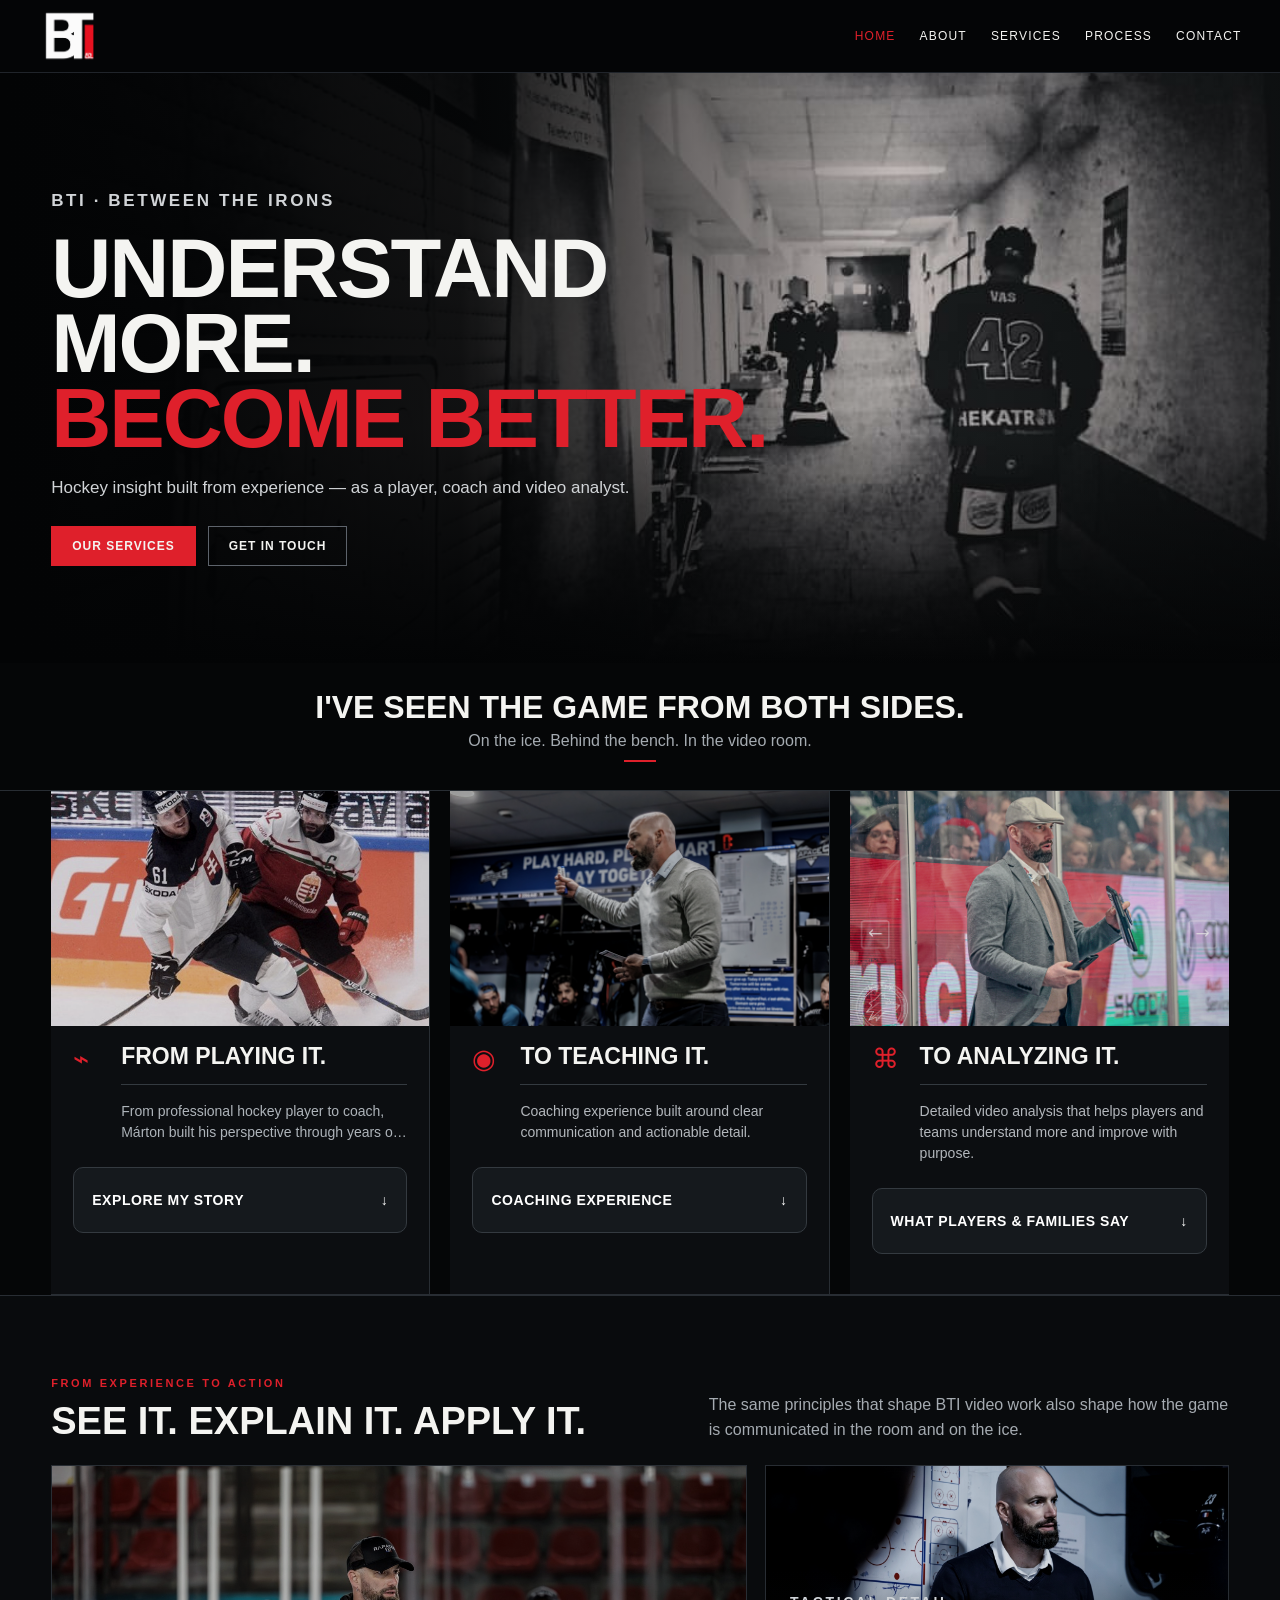
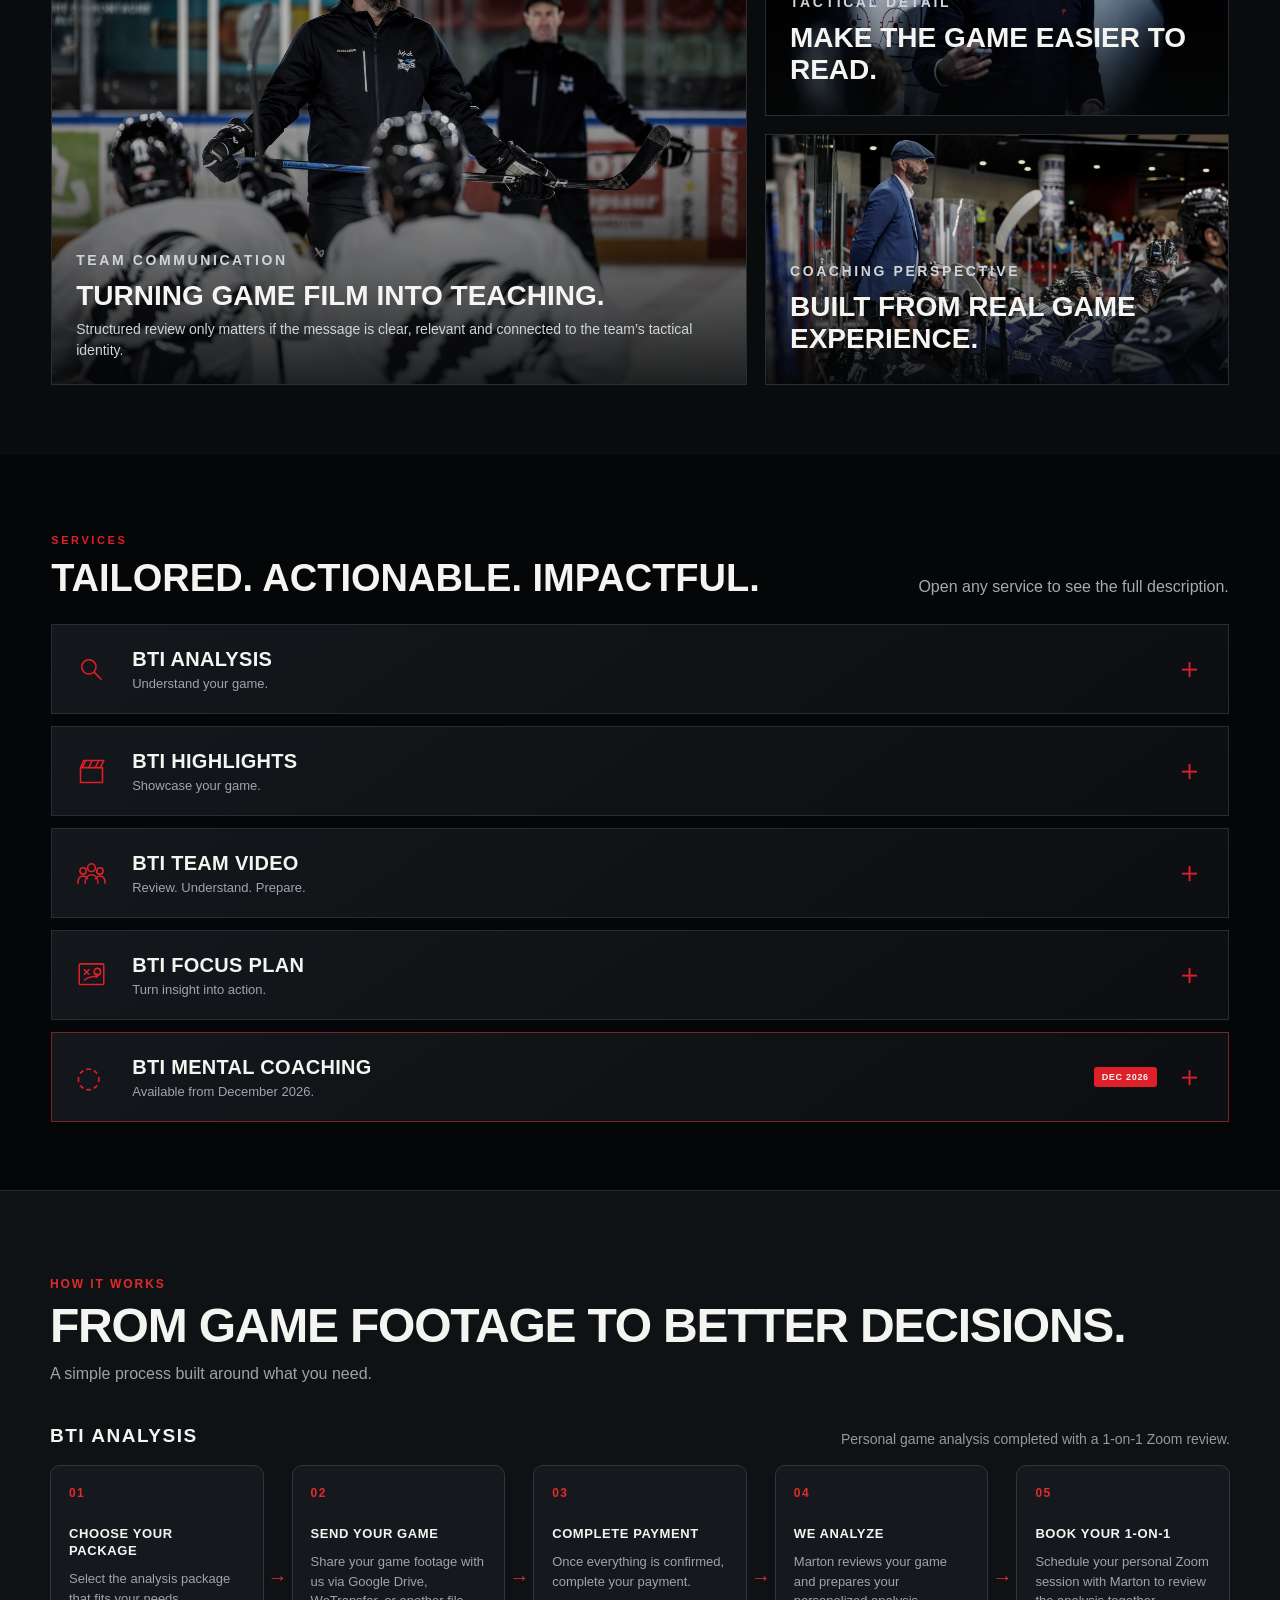
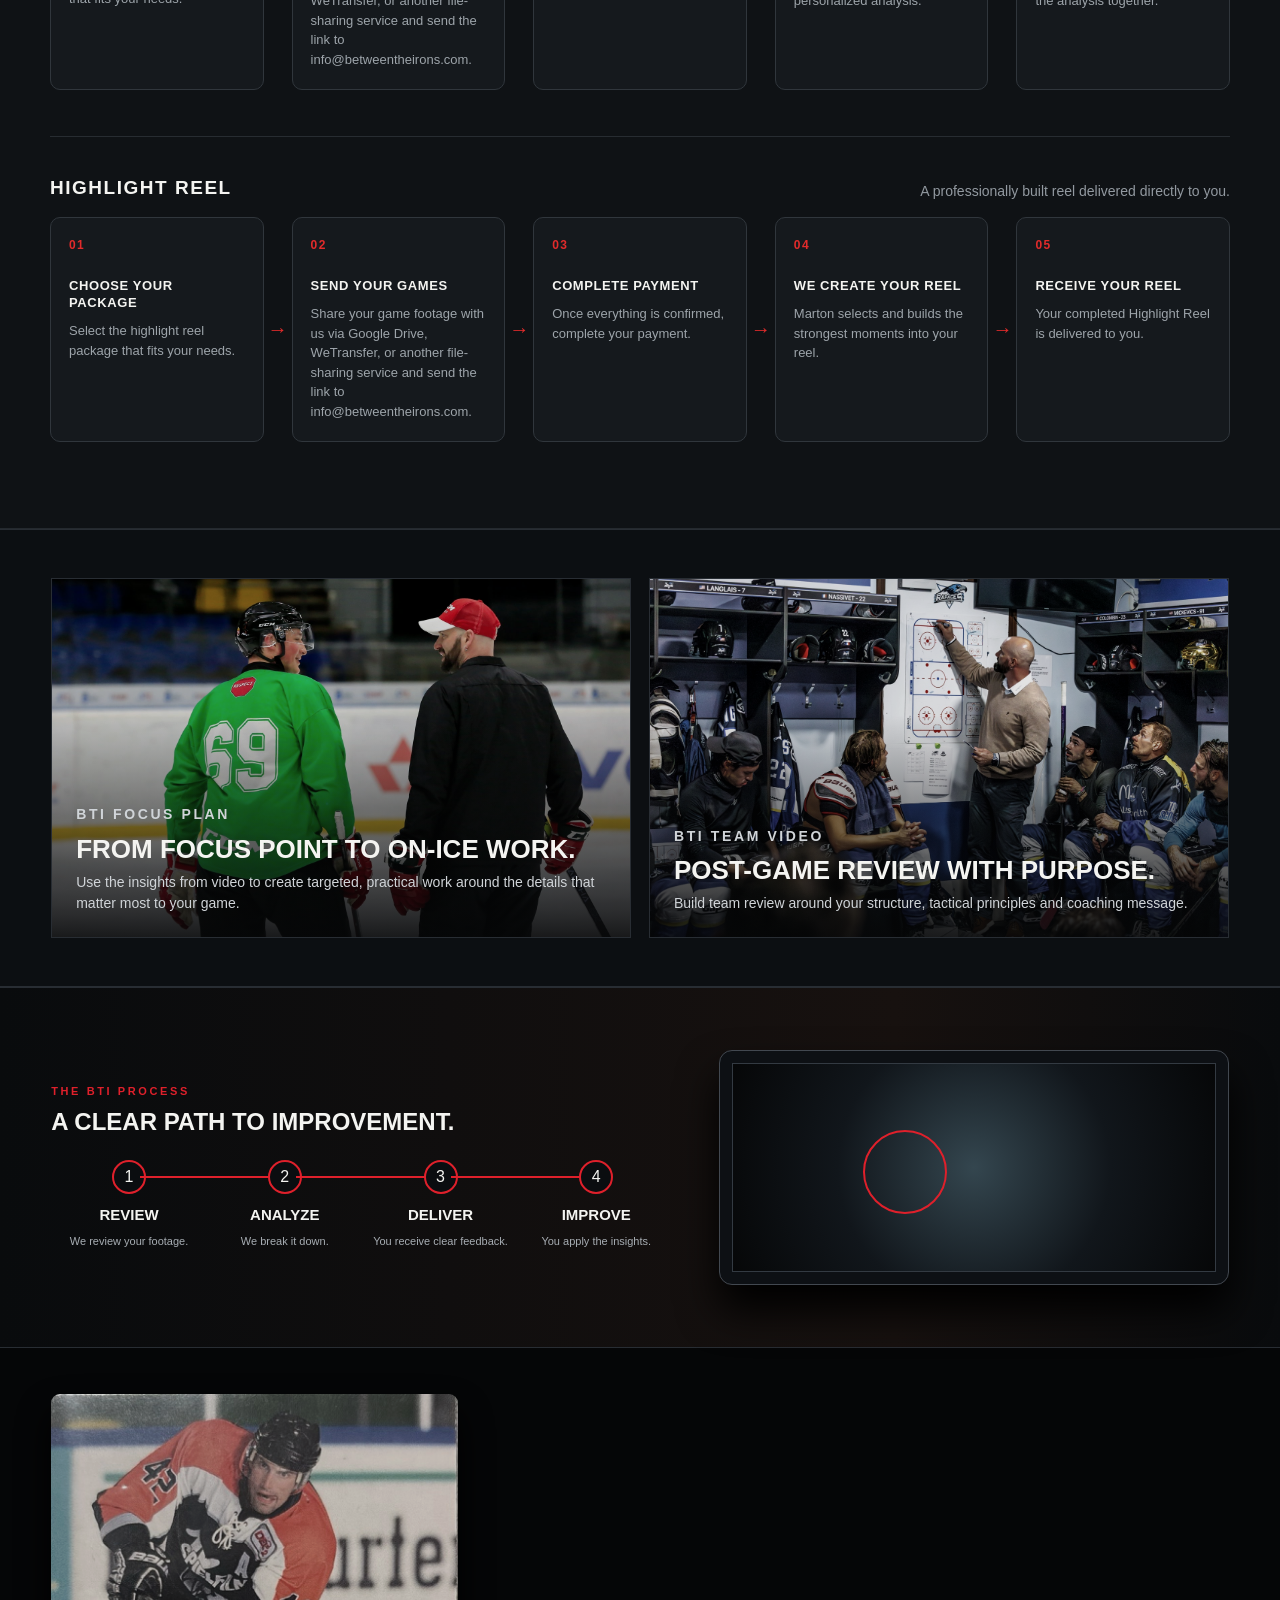
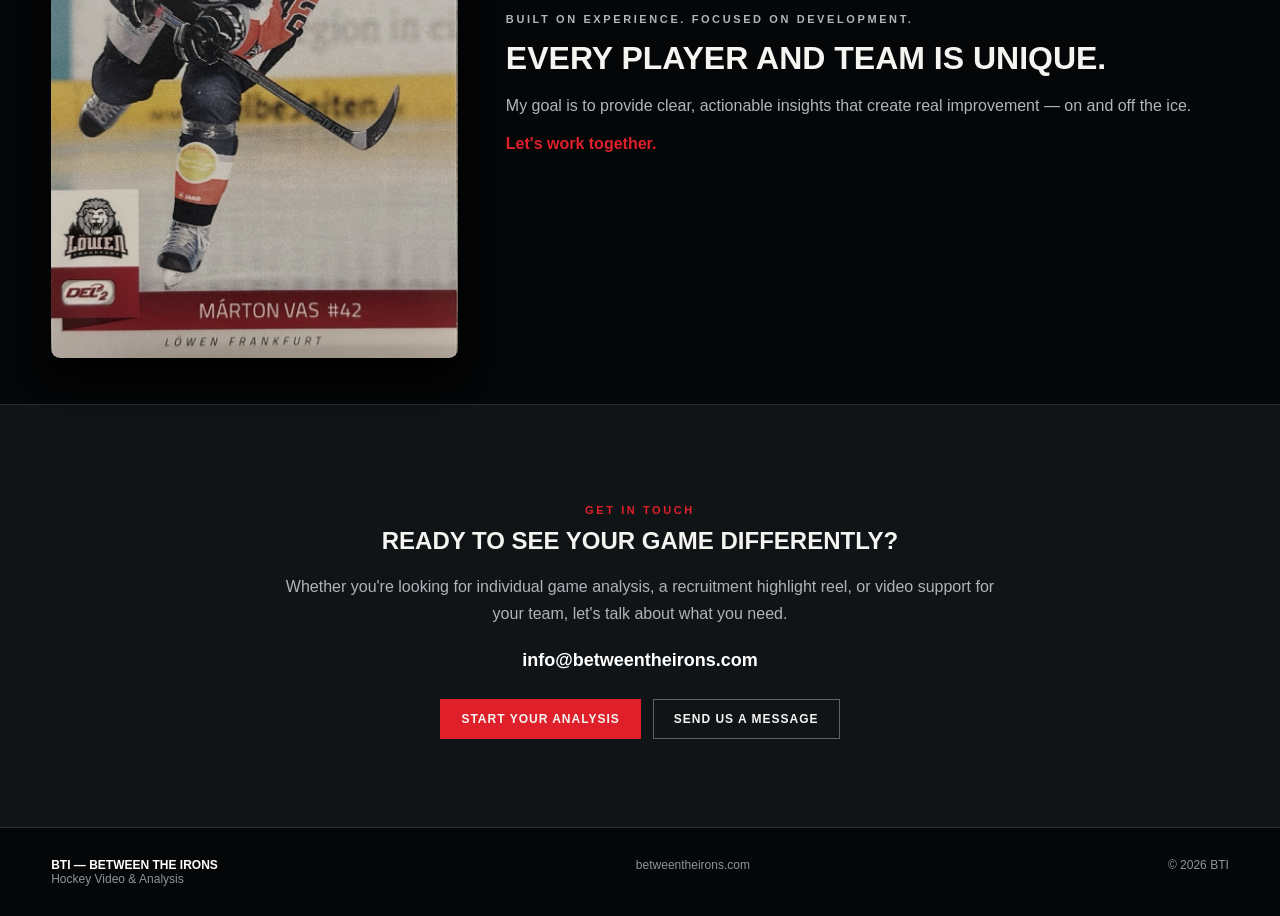
==== bti-site/index.html @ b3f44452 "first commit" ====
<!DOCTYPE html>

<html lang="en">

<head>
  <meta charset="utf-8" />
  <meta content="width=device-width,initial-scale=1" name="viewport" />
  <title>BTI — Between the Irons</title>










  <link rel="stylesheet" href="css/style.css">
</head>
<!-- js/script.js adds: mobile menu toggle, scroll-reveal fade-ins, active nav highlighting -->

<body>
  <header>
    <div class="nav"><a aria-label="BTI" class="brand" href="#home"><img alt="BTI logo" src="images/image-1.png" /></a>
      <nav id="primary-nav"><a href="#home">Home</a><a href="#about">About</a><a href="#services">Services</a><a
          href="#process">Process</a><a href="#contact">Contact</a></nav><button aria-controls="primary-nav"
        aria-expanded="false" aria-label="Open menu" class="nav-toggle" id="nav-toggle"
        type="button"><span></span><span></span><span></span></button>
    </div>
  </header>


  <!-- Main Content -->
  <main>
    <section class="hero" id="home"><img alt="Hockey player number 42 in arena hallway" src="images/image-2.jpg" />
      <div class="wrap">
        <p class="eyebrow">BTI · BETWEEN THE IRONS</p>
        <h1>UNDERSTAND MORE.<br /><em>BECOME BETTER.</em></h1>
        <p>Hockey insight built from experience — as a player, coach and video analyst.</p>
        <div class="actions"><a class="btn red" href="#services">Our Services</a><a class="btn" href="#contact">Get in
            Touch</a></div>
      </div>
    </section>

    <!-- Intro Section -->
    <section class="intro">
      <div class="wrap">
        <h2>I'VE SEEN THE GAME FROM BOTH SIDES.</h2>
        <p>On the ice. Behind the bench. In the video room.</p>
        <div class="redline"></div>
      </div>
    </section>

    <!-- About Section -->
    <div class="wrap">
      <section class="triple" id="about">
        <div class="tile playing">
          <div class="imgbox"><img alt="Marton Vas playing for Hungary in international ice hockey"
              src="images/image-3.jpg" /></div>
          <div class="tilecopy">
            <div class="row">
              <div class="ico">⌁</div>
              <div>
                <h3>FROM PLAYING IT.</h3>
                <div class="about-bti-copy"></div>
                <p class="playing-preview">From professional hockey player to coach, Márton built his perspective
                  through
                  years on both sides of the bench. That experience now shapes how he sees, teaches, and analyzes the
                  game...</p>
              </div>
            </div>
            <details class="about-details">
              <summary class="about-summary"><span>EXPLORE MY STORY</span><span class="about-arrow">↓</span></summary>
              <div class="about-dropdown-body">
                <h3 style="margin:18px 0 18px;color:#fff;font-size:22px;letter-spacing:.5px;">FROM PLAYER. TO COACH. TO
                  A
                  DIFFERENT WAY OF SEEING THE GAME.</h3>
                <p>Hockey has been a part of my life for as long as I can remember. It has taken me across countries,
                  cultures and different levels of the game — and each of those experiences has shaped the way I see
                  hockey today.</p>
                <p>As a junior, I had the opportunity to play in both <strong>the United States and Canada</strong>,
                  experiencing the North American game firsthand. As a professional, my career took me through
                  <strong>six
                    different countries and professional leagues</strong>. Toward the end of my playing career, I had
                  the
                  honor of serving as <strong>captain of the Hungarian National Team</strong> and representing Hungary
                  at
                  the <strong>IIHF World Championship at the top level</strong>.
                </p>
                <p>But playing the game was only one part of my education in hockey.</p>
                <p>Coaching taught me to look at the game from a different perspective — beyond the result of a play and
                  into the decisions, positioning, timing and details behind it. Video added another layer, giving me
                  the
                  opportunity to slow the game down and help players understand what is happening around them and why.
                </p>
                <p>That experience is the foundation of <strong>BTI</strong>.</p>
                <p>I don’t believe video analysis should simply point out mistakes or tell a player what they should
                  have
                  done. I want players to understand <strong>why</strong> a situation developed the way it did, what
                  options were available to them, and how they can use that understanding the next time they step on the
                  ice.</p>
                <p>Every player is different. Different strengths. Different roles. Different goals. That’s why my
                  approach is personal. We look at <strong>your game</strong>, identify the areas that can make the
                  biggest difference, and turn those insights into clear focus points you can actually work on.</p>
                <p><strong>The goal is not to create a different player. It’s to help you get more out of the player you
                    already are.</strong></p>
                <p><strong>Understand More. Become Better.</strong></p>
                <div class="experience-groups">
                  <div class="experience-group">
                    <div class="experience-title">PLAYING EXPERIENCE</div>
                    <div class="about-stats">
                      <div class="about-stat"><strong>USA + CANADA</strong><span>Junior Hockey</span></div>
                      <div class="about-stat"><strong>6 COUNTRIES</strong><span>Professional Hockey</span></div>
                      <div class="about-stat"><strong>TEAM CAPTAIN</strong><span>Hungarian National Team</span></div>
                      <div class="about-stat"><strong>IIHF WORLD CHAMPIONSHIP</strong><span>Top Division</span></div>
                    </div>
                  </div>
                </div>
              </div>
            </details>
          </div>
        </div>
        <div class="tile teaching">
          <div class="imgbox"><img alt="Hockey coach at rink" src="images/image-4.jpg" /></div>
          <div class="tilecopy">
            <div class="row">
              <div class="ico">◉</div>
              <div>
                <h3>TO TEACHING IT.</h3>
                <p>Coaching experience built around clear communication and actionable detail.</p>
              </div>
            </div>
            <details class="teaching-coaching-details">
              <summary class="teaching-coaching-summary">
                <span>COACHING EXPERIENCE</span>
                <span class="teaching-coaching-arrow">↓</span>
              </summary>
              <div class="teaching-coaching-body">
                <p>After my playing career, I continued in hockey through player development and coaching. I worked
                  within
                  the <strong>Hungarian Ice Hockey National Development Program</strong>, developing players from
                  <strong>U13 through U18</strong>, before becoming <strong>Head Coach of the Hungarian U20 National
                    Team</strong>.
                </p>
                <p>I later took on a management role as <strong>General Manager within the Hungarian Ice Hockey
                    Federation</strong>, adding another perspective to my understanding of player development and the
                  game.</p>
                <p>My coaching career then continued internationally, working in both <strong>France and
                    Germany</strong>
                  as a <strong>Head Coach and Assistant Coach</strong>.</p>
                <p>These different roles — from individual player development to national teams, professional coaching
                  and
                  management — have shaped the way I work with players today and the way I approach video analysis
                  through
                  BTI.</p>
                <div class="about-stats coaching-stats">
                  <div class="about-stat"><strong>U13–U18</strong><span>National Development</span></div>
                  <div class="about-stat"><strong>U20</strong><span>Head Coach</span></div>
                  <div class="about-stat"><strong>FEDERATION GM</strong><span>Hungarian Ice Hockey</span></div>
                  <div class="about-stat"><strong>FRANCE + GERMANY</strong><span>Head &amp; Assistant Coach</span></div>
                </div>
              </div>
            </details>
          </div>
        </div>
        <div class="tile analyzing">
          <div class="imgbox"><img alt="Hockey video analysis" src="images/image-5.jpg" /></div>
          <div class="tilecopy">
            <div class="row">
              <div class="ico">⌘</div>
              <div>
                <h3>TO ANALYZING IT.</h3>
                <p>Detailed video analysis that helps players and teams understand more and improve with purpose.</p>
              </div>
            </div>
            <details class="analyzing-testimonials-details">
              <summary class="analyzing-testimonials-summary"><span>WHAT PLAYERS &amp; FAMILIES SAY</span><span
                  class="dropdown-arrow">↓</span></summary>
              <div class="analyzing-testimonials-content">
                <div class="testimonial bti-feedback-card">
                  <p class="testimonial-quote">“Marton’s video analysis identified and corrected deficiencies in my game
                    while improving my confidence in myself and my playmaking abilities. Marton knows a lot about all
                    aspects of the game and is able to break down and communicate complex concepts into clear and
                    concise
                    steps. He helped me through many challenges, both in the physical and mental game of hockey. Overall
                    he was very helpful with the jump from High School to the NCAA.”</p>
                  <div class="testimonial-author">Heron Rohweder, RIT, NCAA D1</div>
                </div>
                <div class="testimonial bti-feedback-card">
                  <p class="testimonial-quote">“Marton created outstanding highlights videos of my daughter that capture
                    her strengths in all aspects of her hockey game. The process was quick and easy. I sent Marton
                    videos
                    of full games. Within a few days he produced reels that were high-quality, focused and well timed.
                    Each video has multiple segments, flowing seamlessly, clearly identifying my daughter and her
                    highlighted skills. She has received great feedback from coaches on the reels and we are thrilled
                    with
                    the results!”</p>
                  <div class="testimonial-author">Einav Shochat, mother of Willow Rohweder, Purcell Academy 19U</div>
                </div>
              </div>
            </details>
          </div>
        </div>
    </div>
    </section>
    </div>
    <section class="visual-story">
      <div class="wrap">
        <div class="section-title">
          <div>
            <p class="eyebrow">FROM EXPERIENCE TO ACTION</p>
            <h2>SEE IT. EXPLAIN IT. APPLY IT.</h2>
          </div>
          <p style="color:#a5abb1;max-width:520px;line-height:1.6;margin:0">The same principles that shape BTI video
            work also shape how the game is communicated in the room and on the ice.</p>
        </div>
        <div class="visual-grid">
          <div class="visual-main">
            <img alt="Coach explaining team tactics in the locker room" src="images/image-6.jpg" />
            <div class="visual-caption">
              <p class="eyebrow">TEAM COMMUNICATION</p>
              <h3>TURNING GAME FILM INTO TEACHING.</h3>
              <p>Structured review only matters if the message is clear, relevant and connected to the team’s tactical
                identity.</p>
            </div>
          </div>
          <div class="visual-stack">
            <div class="visual-side">
              <img alt="Coach explaining tactics at a board" src="images/image-7.jpg" />
              <div class="visual-caption">
                <p class="eyebrow">TACTICAL DETAIL</p>
                <h3>MAKE THE GAME EASIER TO READ.</h3>
              </div>
            </div>
            <div class="visual-side">
              <img alt="Coach standing behind the bench" src="images/image-8.jpg" />
              <div class="visual-caption">
                <p class="eyebrow">COACHING PERSPECTIVE</p>
                <h3>BUILT FROM REAL GAME EXPERIENCE.</h3>
              </div>
            </div>
          </div>
        </div>
      </div>
    </section>
    <section class="section" id="services">
      <div class="wrap">
        <div class="section-title">
          <div>
            <p class="eyebrow">SERVICES</p>
            <h2>TAILORED. ACTIONABLE. IMPACTFUL.</h2>
          </div>
          <p style="color:#a5abb1;max-width:470px;line-height:1.6;margin:0">
            Open any service to see the full description.
          </p>
        </div>
        <div class="service-details">
          <details class="service-detail">
            <summary>
              <span class="service-icon"><svg aria-hidden="true" viewbox="0 0 48 48">
                  <circle cx="20" cy="20" r="11"></circle>
                  <path d="M28 28l11 11"></path>
                </svg></span>
              <span class="service-title"><b>BTI ANALYSIS</b><small>Understand your game.</small></span>
              <span class="service-chevron">＋</span>
            </summary>
            <div class="service-content">
              <h3>BTI ANALYSIS — UNDERSTAND YOUR GAME</h3>
              <p>Your game is broken down shift by shift, providing a detailed analysis of your performance throughout
                the game.</p>
              <p>Each shift is reviewed from both a tactical and individual skill perspective. We look at your
                positioning, decision-making, reads, puck management and execution — but also at the options available
                to you in each situation.</p>
              <p>The goal is not simply to show you what happened, but to help you understand why it happened, what you
                could do differently, and how you can become more effective in similar situations.</p>
              <p>The analysis is always built around your game, your role and your individual goals.</p>
              <div class="pricing-label">Choose Your Development Plan</div>
              <div class="pricing-grid">
                <div class="price-card">
                  <h4>Single Analysis</h4>
                  <div class="price">$99</div>
                  <p>1–2 games of pre-selected player shifts</p>
                  <ul>
                    <li>Shift-by-shift analysis</li>
                    <li>Tactical + individual skill feedback</li>
                    <li>45–60 min 1-on-1 video meeting</li>
                    <li>Individual focus points</li>
                  </ul>
                  <a class="price-action" href="#contact">Get Started</a>
                </div>
                <div class="price-card">
                  <h4>3-Analysis Development</h4>
                  <div class="price">$249</div>
                  <p>Three individual analysis sessions</p>
                  <ul>
                    <li>3 × 45–60 min meetings</li>
                    <li>Progress tracking</li>
                    <li>Updated focus points</li>
                    <li>Save $48</li>
                  </ul>
                  <a class="price-action" href="#contact">Get Started</a>
                </div>
                <div class="price-card popular">
                  <span class="price-badge">MOST POPULAR</span>
                  <h4>5-Analysis Development</h4>
                  <div class="price">$399</div>
                  <p>Long-term individual development</p>
                  <ul>
                    <li>5 × 45–60 min meetings</li>
                    <li>Long-term progress tracking</li>
                    <li>Updated individual focus points</li>
                    <li>BTI Focus Plan included</li>
                    <li>Save $96</li>
                  </ul>
                  <a class="price-action" href="#contact">Get Started</a>
                </div>
              </div>
              <div class="price-note">Need your shifts extracted from full-game footage?<br />Shift Extraction from Full
                Game — +$50 / game.<br /><span style="color:#9299a0">Already have your shifts clipped? Send them
                  directly and there is no additional footage preparation fee.</span></div>
            </div>
          </details>
          <details class="service-detail">
            <summary>
              <span class="service-icon"><svg aria-hidden="true" viewbox="0 0 48 48">
                  <path d="M7 18h34v23H7z"></path>
                  <path d="M7 18l5-11h31l-5 11"></path>
                  <path d="M15 7l-5 11M25 7l-5 11M35 7l-5 11"></path>
                </svg></span>
              <span class="service-title"><b>BTI HIGHLIGHTS</b><small>Showcase your game.</small></span>
              <span class="service-chevron">＋</span>
            </summary>
            <div class="service-content">
              <h3>BTI HIGHLIGHTS — SHOWCASE YOUR GAME</h3>
              <p>Professional highlight reels created to help players promote themselves and get their game in front of
                the right people.</p>
              <p>Whether you are looking to catch the attention of college programs, coaches, scouts or potential teams,
                your reel is built to present your strengths clearly and effectively.</p>
              <p>We select and organize the most relevant moments from your game footage to create a concise,
                professional video that gives coaches and recruiters a quick understanding of who you are as a player
                and what you can bring to a team.</p>
              <p>The goal is simple: make your game easy to see, easy to understand, and worth watching.</p>
              <div class="pricing-label">Highlight Options</div>
              <div class="pricing-grid" style="grid-template-columns:repeat(2,1fr)">
                <div class="price-card">
                  <h4>Player Highlight Reel</h4>
                  <div class="price">$249</div>
                  <p>3–5 games recommended</p>
                  <ul>
                    <li>3–5 min full highlight reel</li>
                    <li>Professional clip selection from player-provided shifts/clips</li>
                    <li>Structured player presentation</li>
                    <li>Player identification / highlighting</li>
                    <li>Clean professional editing</li>
                    <li>1 revision</li>
                  </ul>
                  <a class="price-action" href="#contact">Get Started</a>
                </div>
                <div class="price-card popular">
                  <span class="price-badge">RECRUITMENT</span>
                  <h4>Recruitment Reel Package</h4>
                  <div class="price">$349</div>
                  <p>Full Highlight Reel + Recruitment Cut</p>
                  <ul>
                    <li>3–5 min full highlight reel</li>
                    <li>60–120 sec targeted recruitment cut</li>
                    <li>Recruitment-focused clip selection and structure</li>
                    <li>Player identification / highlighting</li>
                    <li>Designed for coaches, scouts, teams and college programs</li>
                    <li>1 revision</li>
                  </ul>
                  <a class="price-action" href="#contact">Get Started</a>
                </div>
              </div>
              <div class="price-note">
                Full-Game Footage Review &amp; Clip Selection — +$50 / game<br />
                <span style="color:#9299a0">For the best result, we recommend footage from at least 3–4 games. Multiple
                  games allow us to show different situations and build a more complete picture of you as a player. If
                  you send full-game footage instead of pre-selected shifts or clips, BTI can review the games and
                  identify the moments that best represent your game.</span>
              </div>
            </div>
          </details>
          <details class="service-detail">
            <summary>
              <span class="service-icon"><svg aria-hidden="true" viewbox="0 0 48 48">
                  <circle cx="24" cy="15" r="6"></circle>
                  <circle cx="11" cy="20" r="5"></circle>
                  <circle cx="37" cy="20" r="5"></circle>
                  <path
                    d="M14 39c0-8 4-13 10-13s10 5 10 13M3 39c0-7 3-11 8-11 3 0 5 1 7 4M45 39c0-7-3-11-8-11-3 0-5 1-7 4">
                  </path>
                </svg></span>
              <span class="service-title"><b>BTI TEAM VIDEO</b><small>Review. Understand. Prepare.</small></span>
              <span class="service-chevron">＋</span>
            </summary>
            <div class="service-content">
              <h3>BTI TEAM VIDEO — REVIEW. UNDERSTAND. PREPARE.</h3>
              <p>Professional post-game video review designed around your team’s playing system, tactical principles and
                coaching philosophy.</p>
              <p>Each game is analyzed from a team perspective, focusing on how effectively the players execute the
                structure and tactical concepts established by the coaching staff.</p>
              <p>Key situations are selected and organized into a clear, structured video review that can be used by
                coaches for team meetings, post-game feedback and preparation for the next game or practice.</p>
              <p>The analysis can be tailored to the areas that matter most to your team — from 5-on-5 structure,
                forecheck and breakouts to zone entries, defensive-zone coverage and special teams.</p>
              <p>The goal is to turn game footage into clear, relevant teaching material that supports the coaching
                staff and helps the team learn from every game.</p>
              <div class="price-note">Custom Team Pricing<br />Pricing is tailored to your team’s schedule, workflow and
                analysis needs.<br /><a class="price-action" href="#contact">Contact for Team Pricing</a></div>
            </div>
          </details>
          <details class="service-detail">
            <summary>
              <span class="service-icon"><svg aria-hidden="true" viewbox="0 0 48 48">
                  <rect height="32" rx="2" width="38" x="5" y="6"></rect>
                  <path d="M13 15l7 7m0-7l-7 7"></path>
                  <circle cx="33" cy="18" r="5"></circle>
                  <path d="M13 31c8-7 14-3 22-8"></path>
                  <path d="M31 27l4-4-5-2"></path>
                </svg></span>
              <span class="service-title"><b>BTI FOCUS PLAN</b><small>Turn insight into action.</small></span>
              <span class="service-chevron">＋</span>
            </summary>
            <div class="service-content">
              <h3>BTI FOCUS PLAN — TURN INSIGHT INTO ACTION</h3>
              <p>Video analysis does not have to end when the video ends.</p>
              <p>Based on the focus points we identify together, BTI can create personalized on-ice drills designed
                around the specific areas of your game you want to improve.</p>
              <p>The purpose is to connect what we see on video with what you can actually work on in practice — turning
                analysis into a clear, practical development plan.</p>
              <p>Your game. Your focus. Your work.</p>
              <div class="price-note">BTI Focus Plan — $39<br />2–4 personalized, targeted on-ice exercises based on the
                development areas identified in your analysis.<br /><span style="color:#9299a0">Included with the
                  5-Analysis Development Package.</span><br /><a class="price-action" href="#contact">Add a Focus
                  Plan</a></div>
            </div>
          </details>
          <details class="service-detail mental">
            <summary>
              <span class="service-icon">◌</span>
              <span class="service-title"><b>BTI MENTAL COACHING</b><small>Available from December 2026.</small></span>
              <span class="service-badge">DEC 2026</span>
              <span class="service-chevron">＋</span>
            </summary>
            <div class="service-content">
              <h3>BTI MENTAL COACHING</h3>
              <p>A dedicated mental coaching service designed to complement the hockey and video-analysis side of BTI.
              </p>
              <p>The focus will be on helping players develop stronger self-awareness, confidence, focus, preparation
                and consistency in the situations that matter to them.</p>
              <p>This service will be available from December 2026.</p>
              <div class="price-note">Available December 2026<br /><span style="color:#9299a0">Pricing will be announced
                  with the launch of this service.</span></div>
            </div>
          </details>
        </div>
      </div>
    </section>
    <section class="how-it-works" id="how-it-works">
      <div class="how-wrap">
        <div class="how-eyebrow">HOW IT WORKS</div>
        <h2>FROM GAME FOOTAGE TO BETTER DECISIONS.</h2>
        <p class="how-intro">A simple process built around what you need.</p>
        <div class="how-flow-block">
          <div class="how-flow-head">
            <h3>BTI ANALYSIS</h3>
            <p>Personal game analysis completed with a 1-on-1 Zoom review.</p>
          </div>
          <div class="how-flow">
            <div class="how-step">
              <div class="how-num">01</div>
              <div class="how-step-title">CHOOSE YOUR PACKAGE</div>
              <p>Select the analysis package that fits your needs.</p>
            </div>
            <div aria-hidden="true" class="how-arrow">→</div>
            <div class="how-step">
              <div class="how-num">02</div>
              <div class="how-step-title">SEND YOUR GAME</div>
              <p>Share your game footage with us via Google Drive, WeTransfer, or another file-sharing service and send
                the link to info@betweentheirons.com.</p>
            </div>
            <div aria-hidden="true" class="how-arrow">→</div>
            <div class="how-step">
              <div class="how-num">03</div>
              <div class="how-step-title">COMPLETE PAYMENT</div>
              <p>Once everything is confirmed, complete your payment.</p>
            </div>
            <div aria-hidden="true" class="how-arrow">→</div>
            <div class="how-step">
              <div class="how-num">04</div>
              <div class="how-step-title">WE ANALYZE</div>
              <p>Marton reviews your game and prepares your personalized analysis.</p>
            </div>
            <div aria-hidden="true" class="how-arrow">→</div>
            <div class="how-step">
              <div class="how-num">05</div>
              <div class="how-step-title">BOOK YOUR 1-ON-1</div>
              <p>Schedule your personal Zoom session with Marton to review the analysis together.</p>
            </div>
          </div>
        </div>
        <div class="how-flow-block">
          <div class="how-flow-head">
            <h3>HIGHLIGHT REEL</h3>
            <p>A professionally built reel delivered directly to you.</p>
          </div>
          <div class="how-flow">
            <div class="how-step">
              <div class="how-num">01</div>
              <div class="how-step-title">CHOOSE YOUR PACKAGE</div>
              <p>Select the highlight reel package that fits your needs.</p>
            </div>
            <div aria-hidden="true" class="how-arrow">→</div>
            <div class="how-step">
              <div class="how-num">02</div>
              <div class="how-step-title">SEND YOUR GAMES</div>
              <p>Share your game footage with us via Google Drive, WeTransfer, or another file-sharing service and send
                the link to info@betweentheirons.com.</p>
            </div>
            <div aria-hidden="true" class="how-arrow">→</div>
            <div class="how-step">
              <div class="how-num">03</div>
              <div class="how-step-title">COMPLETE PAYMENT</div>
              <p>Once everything is confirmed, complete your payment.</p>
            </div>
            <div aria-hidden="true" class="how-arrow">→</div>
            <div class="how-step">
              <div class="how-num">04</div>
              <div class="how-step-title">WE CREATE YOUR REEL</div>
              <p>Marton selects and builds the strongest moments into your reel.</p>
            </div>
            <div aria-hidden="true" class="how-arrow">→</div>
            <div class="how-step">
              <div class="how-num">05</div>
              <div class="how-step-title">RECEIVE YOUR REEL</div>
              <p>Your completed Highlight Reel is delivered to you.</p>
            </div>
          </div>
        </div>
      </div>
    </section>
    <section class="service-photo-strip">
      <div class="wrap service-photo-grid">
        <div class="service-photo">
          <img alt="Coach communicating directly with a player on the ice" src="images/image-9.jpg" />
          <div class="visual-caption">
            <p class="eyebrow">BTI FOCUS PLAN</p>
            <h3>FROM FOCUS POINT TO ON-ICE WORK.</h3>
            <p>Use the insights from video to create targeted, practical work around the details that matter most to
              your game.</p>
          </div>
        </div>
        <div class="service-photo">
          <img alt="Coach explaining team tactics in the locker room" src="images/image-10.jpg" />
          <div class="visual-caption">
            <p class="eyebrow">BTI TEAM VIDEO</p>
            <h3>POST-GAME REVIEW WITH PURPOSE.</h3>
            <p>Build team review around your structure, tactical principles and coaching message.</p>
          </div>
        </div>
      </div>
    </section>
    <section class="process" id="process">
      <div class="wrap process-grid">
        <div>
          <p class="eyebrow">THE BTI PROCESS</p>
          <h2>A CLEAR PATH TO IMPROVEMENT.</h2>
          <div class="steps">
            <div class="step">
              <div class="circle">1</div>
              <h3>REVIEW</h3>
              <p>We review your footage.</p>
            </div>
            <div class="step">
              <div class="circle">2</div>
              <h3>ANALYZE</h3>
              <p>We break it down.</p>
            </div>
            <div class="step">
              <div class="circle">3</div>
              <h3>DELIVER</h3>
              <p>You receive clear feedback.</p>
            </div>
            <div class="step">
              <div class="circle">4</div>
              <h3>IMPROVE</h3>
              <p>You apply the insights.</p>
            </div>
          </div>
        </div>
        <div class="laptop">
          <div class="screen"></div>
        </div>
      </div>
    </section>
    <section class="wrap experience">
      <div class="cardshot"><img alt="Marton Vas number 42 player card cropped to card only"
          src="images/image-11.jpg" /></div>
      <div>
        <p class="eyebrow">BUILT ON EXPERIENCE. FOCUSED ON DEVELOPMENT.</p>
        <h2>EVERY PLAYER AND TEAM IS UNIQUE.</h2>
        <p>My goal is to provide clear, actionable insights that create real improvement — on and off the ice.</p><a
          class="cta" href="#contact">Let's work together.</a>
      </div>
    </section>
    <section class="bti-contact-section" id="contact">
      <div class="wrap bti-contact-inner">
        <p class="eyebrow">GET IN TOUCH</p>
        <h2>READY TO SEE YOUR GAME DIFFERENTLY?</h2>
        <p class="bti-contact-lead">Whether you're looking for individual game analysis, a recruitment highlight reel,
          or video support for your team, let's talk about what you need.</p>
        <a class="bti-contact-email" href="mailto:info@betweentheirons.com">info@betweentheirons.com</a>
        <div class="bti-contact-actions">
          <a class="btn red" href="#services">START YOUR ANALYSIS</a>
          <a class="btn" href="mailto:info@betweentheirons.com">SEND US A MESSAGE</a>
        </div>
      </div>
    </section>
  </main>
  <footer>
    <div class="wrap footer">
      <div><b>BTI — BETWEEN THE IRONS</b><br />Hockey Video &amp; Analysis</div>
      <div>betweentheirons.com</div>
      <div>© 2026 BTI</div>
    </div>
  </footer>
  <script defer="" src="js/script.js"></script>
</body>

</html>
---- bti-site/css/style.css ----
:root {
  --red: #df202b;
  --bg: #050607;
  --panel: #0d1013;
  --line: #282d33;
  --text: #f4f4f1;
  --muted: #a5abb1
}

* {
  box-sizing: border-box
}

html {
  scroll-behavior: smooth
}

body {
  margin: 0;
  background: var(--bg);
  color: var(--text);
  font-family: Arial, Helvetica, sans-serif
}

a {
  color: inherit;
  text-decoration: none
}

.wrap {
  width: min(1180px, 92vw);
  margin: auto
}

header {
  position: sticky;
  top: 0;
  z-index: 20;
  background: rgba(5, 6, 7, .95);
  border-bottom: 1px solid #20242a;
  backdrop-filter: blur(10px)
}

.nav {
  height: 72px;
  display: flex;
  align-items: center;
  gap: 28px;
  width: min(1240px, 94vw);
  margin: auto
}

.brand {
  display: flex;
  align-items: center;
  margin-right: auto;
  height: 64px
}

.brand img {
  display: block;
  width: auto;
  height: 58px;
  max-width: 230px;
  object-fit: contain
}

nav {
  display: flex;
  gap: 24px;
  font-size: 12px;
  letter-spacing: 1.2px;
  text-transform: uppercase
}

nav a:hover {
  color: var(--red)
}

nav a.active {
  color: var(--red)
}

.btn {
  display: inline-block;
  padding: 12px 20px;
  border: 1px solid #5d636b;
  font-size: 12px;
  font-weight: 800;
  letter-spacing: 1px;
  text-transform: uppercase
}

.btn.red {
  background: var(--red);
  border-color: var(--red)
}

.hero {
  min-height: 590px;
  position: relative;
  display: flex;
  align-items: center;
  overflow: hidden
}

.hero>img {
  position: absolute;
  inset: 0;
  width: 100%;
  height: 100%;
  object-fit: cover;
  object-position: center 45%;
  filter: grayscale(1) contrast(1.07) brightness(.63)
}

.hero:after {
  content: "";
  position: absolute;
  inset: 0;
  background: linear-gradient(90deg, #030405 0%, rgba(3, 4, 5, .94) 36%, rgba(3, 4, 5, .2) 70%, rgba(3, 4, 5, .55)), linear-gradient(0deg, #050607 0%, transparent 40%)
}

.hero .wrap {
  position: relative;
  z-index: 2
}

.eyebrow {
  color: var(--red);
  font-size: 11px;
  font-weight: 800;
  letter-spacing: 2.6px;
  text-transform: uppercase
}

h1,
h2,
h3 {
  margin: 0;
  text-transform: uppercase
}

h1 {
  font-size: clamp(56px, 6.5vw, 92px);
  line-height: .9;
  letter-spacing: -2px;
  max-width: 720px
}

h1 em,
h2 em {
  color: var(--red);
  font-style: normal
}

.hero p {
  max-width: 610px;
  font-size: 17px;
  line-height: 1.65;
  color: #d1d4d7
}

.actions {
  display: flex;
  gap: 12px;
  margin-top: 24px
}

.intro {
  padding: 26px 0 18px;
  text-align: center;
  border-bottom: 1px solid var(--line)
}

.intro h2 {
  font-size: 32px
}

.intro p {
  color: var(--muted);
  margin: 6px 0
}

.redline {
  width: 32px;
  height: 2px;
  background: var(--red);
  margin: 10px auto
}

.triple {
  display: grid;
  grid-template-columns: repeat(3, 1fr);
  border-bottom: 1px solid var(--line);
  column-gap: 20px;
}

.tile {
  background: #0c0e11;
  border-right: 1px solid var(--line)
}

.tile:last-child {
  border-right: 0
}

.imgbox {
  width: 100%;
  height: 100%;
  overflow: hidden;
}
.imgbox img {
  width: 100%;
  height: 100%;
  object-fit: cover;
  object-position: center
}

.tile .imgbox {
  height: 235px;
  width: 100%;
  overflow: hidden;
  background: #0c0e11;

}

.tile img {
  width: 100%;
  height: 100%;
  object-fit: cover;
  object-position: center;
}

.tile.playing .tile img {
  object-position: center 8%
}

.tile.teaching .tileimg {
  object-position: center 44%
}

.tile.analyzing .tileimg {
  object-position: center 22%
}

.tilecopy {
  padding: 17px 22px 22px
}

.tilecopy h3 {
  font-size: 23px
}

.tilecopy p {
  font-size: 14px;
  color: #b3b7bc;
  line-height: 1.5
}

.row {
  display: flex;
  gap: 14px
}

.ico {
  color: var(--red);
  font-size: 27px;
  min-width: 34px
}

.section {
  padding: 68px 0
}

.section-title {
  display: flex;
  justify-content: space-between;
  align-items: end;
  gap: 30px;
  margin-bottom: 22px
}

.section-title h2 {
  font-size: 38px
}

.section-title a {
  color: var(--red);
  font-size: 11px;
  font-weight: 800;
  text-transform: uppercase
}

.cards {
  display: grid;
  grid-template-columns: repeat(5, 1fr);
  gap: 12px
}

.card {
  min-height: 190px;
  padding: 20px;
  background: linear-gradient(145deg, #14171b, #0c0e11);
  border: 1px solid var(--line)
}

.card.mental {
  border-color: #8d1f25
}

.card h3 {
  font-size: 19px;
  margin: 12px 0 7px
}

.card p {
  font-size: 13px;
  line-height: 1.5;
  color: #b0b5bb;
  margin: 0
}

.badge {
  display: inline-block;
  padding: 4px 7px;
  background: var(--red);
  font-size: 9px;
  font-weight: 800;
  border-radius: 3px
}

.process {
  padding: 62px 0;
  border-block: 1px solid var(--line);
  background: linear-gradient(90deg, #090b0d, #17110f 70%, #090b0d)
}

.process-grid {
  display: grid;
  grid-template-columns: 1.1fr .9fr;
  gap: 45px;
  align-items: center
}

.steps {
  display: grid;
  grid-template-columns: repeat(4, 1fr);
  margin-top: 24px
}

.step {
  text-align: center;
  position: relative
}

.step:not(:last-child):after {
  content: "";
  position: absolute;
  height: 2px;
  background: var(--red);
  left: 57%;
  right: -43%;
  top: 16px
}

.circle {
  width: 34px;
  height: 34px;
  border: 2px solid var(--red);
  border-radius: 50%;
  display: grid;
  place-items: center;
  margin: 0 auto 12px;
  background: #0b0d10
}

.step h3 {
  font-size: 15px
}

.step p {
  font-size: 11px;
  color: #a7adb3;
  line-height: 1.45
}

.laptop {
  height: 235px;
  border: 1px solid #424850;
  border-radius: 13px;
  background: #0d1014;
  padding: 12px;
  box-shadow: 0 25px 40px #000
}

.screen {
  height: 100%;
  background: radial-gradient(circle, #34464f, #11161b 52%, #060708);
  border: 1px solid #333a42;
  position: relative
}

.screen:before {
  content: "";
  position: absolute;
  width: 80px;
  height: 80px;
  border: 2px solid var(--red);
  border-radius: 50%;
  left: 27%;
  top: 32%
}

.experience {
  display: grid;
  grid-template-columns: .72fr 1.28fr;
  gap: 48px;
  align-items: center;
  padding: 46px 0
}

.cardshot {
  display: flex;
  justify-content: center
}

.cardshot img {
  display: block;
  width: min(100%, 520px);
  height: auto;
  object-fit: contain;
  border-radius: 9px;
  box-shadow: 0 18px 35px #000
}

.experience h2 {
  font-size: 32px
}

.experience p {
  color: #b1b6bc;
  line-height: 1.65
}

.cta {
  color: var(--red);
  font-weight: 800
}

footer {
  border-top: 1px solid var(--line);
  padding: 30px 0
}

.footer {
  display: flex;
  justify-content: space-between;
  gap: 20px;
  color: #8e959c;
  font-size: 12px
}

.footer b {
  color: #fff
}

/* mobile nav toggle (hamburger) */
.nav-toggle {
  display: none;
  flex-direction: column;
  justify-content: center;
  gap: 5px;
  width: 32px;
  height: 32px;
  padding: 0;
  background: transparent;
  border: 0;
  cursor: pointer
}

.nav-toggle span {
  display: block;
  height: 2px;
  width: 100%;
  background: var(--text);
  transition: transform .2s ease, opacity .2s ease
}

.nav-toggle[aria-expanded="true"] span:nth-child(1) {
  transform: translateY(7px) rotate(45deg)
}

.nav-toggle[aria-expanded="true"] span:nth-child(2) {
  opacity: 0
}

.nav-toggle[aria-expanded="true"] span:nth-child(3) {
  transform: translateY(-7px) rotate(-45deg)
}

/* scroll-reveal fade-in (progressively enhanced: content is visible by default, JS adds the animation) */
.reveal {
  opacity: 0;
  transform: translateY(18px);
  transition: opacity .6s ease, transform .6s ease
}

.reveal.is-visible {
  opacity: 1;
  transform: none
}

@media(max-width:950px) {
  .nav-toggle {
    display: flex
  }

  nav {
    position: fixed;
    top: 72px;
    left: 0;
    right: 0;
    bottom: 0;
    flex-direction: column;
    align-items: flex-start;
    gap: 0;
    background: var(--bg);
    border-top: 1px solid var(--line);
    padding: 12px 24px;
    transform: translateY(-8px);
    opacity: 0;
    pointer-events: none;
    transition: opacity .2s ease, transform .2s ease
  }

  nav.is-open {
    transform: none;
    opacity: 1;
    pointer-events: auto
  }

  nav a {
    width: 100%;
    padding: 16px 0;
    border-bottom: 1px solid var(--line);
    font-size: 14px
  }

  .nav>.btn {
    display: none
  }

  .triple,
  .process-grid,
  .experience {
    grid-template-columns: 1fr
  }

  .cards {
    grid-template-columns: 1fr 1fr
  }

  .tile {
    border-right: 0;
    border-bottom: 1px solid var(--line)
  }
}

@media(max-width:620px) {
  h1 {
    font-size: 54px
  }

  .hero {
    min-height: 620px
  }

  .hero>img {
    object-position: 67% center
  }

  .cards {
    grid-template-columns: 1fr
  }

  .actions {
    flex-direction: column;
    align-items: flex-start
  }

  .steps {
    grid-template-columns: 1fr 1fr;
    gap: 16px
  }

  .step:after {
    display: none
  }

  .footer {
    flex-direction: column
  }
}

@media(max-width:620px) {
  .brand {
    height: 58px
  }

  .brand img {
    height: 50px;
    max-width: 190px
  }
}

.service-accordion {
  display: grid;
  gap: 12px;
  margin-top: 22px
}

.service-item {
  border: 1px solid var(--line);
  background: linear-gradient(145deg, #14171b, #0c0e11);
  overflow: hidden
}

.service-item.mental-item {
  border-color: #7c2228
}

.service-head {
  width: 100%;
  min-height: 88px;
  background: transparent;
  border: 0;
  color: var(--text);
  display: flex;
  align-items: center;
  gap: 18px;
  padding: 20px 24px;
  text-align: left;
  cursor: pointer
}

.service-head:hover {
  background: rgba(255, 255, 255, .025)
}

.service-icon {
  color: var(--red);
  font-size: 29px;
  min-width: 38px
}

.service-title {
  display: flex;
  flex-direction: column;
  gap: 5px;
  flex: 1
}

.service-title b {
  font-size: 20px;
  letter-spacing: .3px
}

.service-title small {
  font-size: 13px;
  color: #9fa5ad;
  font-weight: 400
}

.service-plus {
  font-size: 30px;
  color: var(--red);
  font-weight: 300;
  transition: transform .25s
}

.service-badge {
  font-size: 9px;
  background: var(--red);
  padding: 5px 8px;
  border-radius: 3px;
  font-weight: 800;
  letter-spacing: .7px
}

.service-body {
  max-height: 0;
  overflow: hidden;
  transition: max-height .4s ease;
  border-top: 1px solid transparent
}

.service-item.open .service-body {
  max-height: 900px;
  border-top-color: var(--line)
}

.service-item.open .service-plus {
  transform: rotate(45deg)
}

.service-copy {
  padding: 28px 80px 32px
}

.service-copy h3 {
  font-size: 26px;
  margin: 0 0 14px
}

.service-copy h4 {
  font-size: 13px;
  color: var(--red);
  letter-spacing: 1.5px;
  text-transform: uppercase;
  margin: 24px 0 10px
}

.service-copy p,
.service-copy li {
  color: #b1b6bc;
  line-height: 1.65;
  font-size: 14px
}

.service-copy ul {
  padding-left: 20px;
  margin: 10px 0
}

.service-ending {
  margin-top: 22px !important;
  color: #e1e3e5 !important
}

@media(max-width:620px) {
  .service-head {
    padding: 18px 15px;
    gap: 10px
  }

  .service-title b {
    font-size: 17px
  }

  .service-copy {
    padding: 22px 18px 27px
  }

  .service-badge {
    display: none
  }
}


.service-details {
  display: grid;
  gap: 12px;
  margin-top: 24px
}

.service-detail {
  border: 1px solid var(--line);
  background: linear-gradient(145deg, #14171b, #0c0e11);
  overflow: hidden
}

.service-detail.mental {
  border-color: #7c2228
}

.service-detail summary {
  list-style: none;
  cursor: pointer;
  min-height: 88px;
  display: flex;
  align-items: center;
  gap: 18px;
  padding: 20px 24px
}

.service-detail summary::-webkit-details-marker {
  display: none
}

.service-detail summary:hover {
  background: rgba(255, 255, 255, .025)
}

.service-icon {
  color: var(--red);
  font-size: 29px;
  min-width: 38px
}

.service-title {
  display: flex;
  flex-direction: column;
  gap: 5px;
  flex: 1
}

.service-title b {
  font-size: 20px;
  letter-spacing: .3px
}

.service-title small {
  font-size: 13px;
  color: #9fa5ad;
  font-weight: 400
}

.service-chevron {
  font-size: 29px;
  color: var(--red);
  transition: transform .2s
}

.service-detail[open] .service-chevron {
  transform: rotate(45deg)
}

.service-badge {
  font-size: 9px;
  background: var(--red);
  padding: 5px 8px;
  border-radius: 3px;
  font-weight: 800;
  letter-spacing: .7px
}

.service-content {
  padding: 8px 80px 32px;
  border-top: 1px solid var(--line)
}

.service-content h3 {
  font-size: 26px;
  margin: 22px 0 14px
}

.service-content p {
  color: #b1b6bc;
  line-height: 1.65;
  font-size: 14px
}

.service-content strong {
  color: #e7e9eb
}

@media(max-width:620px) {
  .service-detail summary {
    padding: 18px 15px;
    gap: 10px
  }

  .service-title b {
    font-size: 17px
  }

  .service-content {
    padding: 6px 18px 27px
  }

  .service-badge {
    display: none
  }
}


.service-icon svg {
  width: 31px;
  height: 31px;
  display: block;
  fill: none;
  stroke: currentColor;
  stroke-width: 2.4;
  stroke-linecap: round;
  stroke-linejoin: round
}


.visual-story {
  padding: 70px 0;
  border-top: 1px solid var(--line);
  background: #090b0d
}

.visual-grid {
  display: grid;
  grid-template-columns: 1.2fr .8fr;
  gap: 18px
}

.visual-main,
.visual-side {
  position: relative;
  overflow: hidden;
  border: 1px solid var(--line);
  background: #0d1013
}

.visual-main {
  min-height: 520px
}

.visual-side {
  min-height: 250px
}

.visual-stack {
  display: grid;
  grid-template-rows: 1fr 1fr;
  gap: 18px
}

.visual-main img,
.visual-side img {
  position: absolute;
  inset: 0;
  width: 100%;
  height: 100%;
  object-fit: cover
}

.visual-main:after,
.visual-side:after {
  content: "";
  position: absolute;
  inset: 0;
  background: linear-gradient(0deg, rgba(5, 6, 7, .86), transparent 58%)
}

.visual-caption {
  position: absolute;
  z-index: 2;
  left: 24px;
  right: 24px;
  bottom: 22px
}

.visual-caption .eyebrow {
  margin: 0 0 8px
}

.visual-caption h3 {
  font-size: 28px;
  margin: 0 0 7px
}

.visual-caption p {
  margin: 0;
  color: #d0d4d8;
  line-height: 1.55;
  max-width: 680px;
  font-size: 14px
}

.service-photo-strip {
  padding: 48px 0;
  background: #0c0f12;
  border-top: 1px solid var(--line);
  border-bottom: 1px solid var(--line)
}

.service-photo-grid {
  display: grid;
  grid-template-columns: 1fr 1fr;
  gap: 18px
}

.service-photo {
  position: relative;
  min-height: 360px;
  overflow: hidden;
  border: 1px solid var(--line)
}

.service-photo img {
  position: absolute;
  inset: 0;
  width: 100%;
  height: 100%;
  object-fit: cover
}

.service-photo:after {
  content: "";
  position: absolute;
  inset: 0;
  background: linear-gradient(0deg, rgba(5, 6, 7, .9), transparent 62%)
}

.service-photo .visual-caption h3 {
  font-size: 26px
}

@media(max-width:900px) {

  .visual-grid,
  .service-photo-grid {
    grid-template-columns: 1fr
  }

  .visual-main {
    min-height: 440px
  }

  .visual-stack {
    grid-template-rows: auto
  }

  .visual-side {
    min-height: 320px
  }
}


/* BTI PRICING */
.pricing-label {
  margin: 30px 0 14px;
  color: #fff;
  font-size: 12px;
  font-weight: 800;
  letter-spacing: 1.5px;
  text-transform: uppercase
}

.pricing-grid {
  display: grid;
  grid-template-columns: repeat(3, 1fr);
  gap: 12px;
  margin: 0 0 18px
}

.price-card {
  position: relative;
  border: 1px solid var(--line);
  background: #0a0c0f;
  padding: 20px;
  min-height: 205px
}

.price-card.popular {
  border-color: var(--red)
}

.price-badge {
  position: absolute;
  right: 12px;
  top: 12px;
  background: var(--red);
  color: #fff;
  font-size: 8px;
  font-weight: 800;
  letter-spacing: .8px;
  padding: 5px 7px;
  border-radius: 3px
}

.price-card h4 {
  margin: 0 0 7px !important;
  color: #fff !important;
  font-size: 15px !important;
  letter-spacing: .4px !important;
  text-transform: none !important
}

.price {
  font-size: 28px;
  font-weight: 900;
  color: #fff;
  margin: 5px 0 12px
}

.price-card p {
  font-size: 12px !important;
  margin: 5px 0 !important
}

.price-card ul {
  margin: 12px 0 0;
  padding-left: 18px
}

.price-card li {
  font-size: 12px !important;
  line-height: 1.55 !important;
  margin: 3px 0
}

.price-note {
  border-left: 2px solid var(--red);
  padding: 12px 15px;
  margin: 18px 0 6px;
  background: rgba(255, 255, 255, .02)
}

.price-note b {
  color: #fff
}

.price-action {
  display: inline-block;
  margin-top: 13px;
  padding: 9px 13px;
  border: 1px solid var(--red);
  color: #fff;
  text-decoration: none;
  font-size: 10px;
  font-weight: 800;
  letter-spacing: .8px;
  text-transform: uppercase
}

.price-action:hover {
  background: var(--red)
}

@media(max-width:850px) {
  .pricing-grid {
    grid-template-columns: 1fr
  }

  .price-card {
    min-height: 0
  }
}

/* ABOUT EXPERIENCE STATS */
.about-stats {
  display: grid;
  grid-template-columns: repeat(4, 1fr);
  gap: 1px;
  margin: 34px 0 8px;
  background: var(--line);
  border: 1px solid var(--line)
}

.about-stat {
  background: #090b0e;
  padding: 22px 16px;
  text-align: center
}

.about-stat strong {
  display: block;
  color: #fff;
  font-size: 18px;
  letter-spacing: .7px;
  margin-bottom: 6px
}

.about-stat span {
  display: block;
  color: #8e969f;
  font-size: 10px;
  letter-spacing: 1px;
  text-transform: uppercase
}

@media(max-width:850px) {
  .about-stats {
    grid-template-columns: repeat(2, 1fr)
  }
}

/* PLAYING + COACHING EXPERIENCE */
.experience-groups {
  margin-top: 36px
}

.experience-group {
  margin-top: 28px
}

.experience-title {
  color: #fff;
  font-size: 12px;
  font-weight: 900;
  letter-spacing: 1.8px;
  text-transform: uppercase;
  margin: 0 0 12px
}

.coaching-experience {
  padding-top: 6px
}

.coaching-experience>p {
  max-width: 900px
}

.coaching-stats {
  margin-top: 24px
}

/* COLLAPSIBLE ABOUT */
.about-details {
  margin-top: 18px;
  border-top: 1px solid var(--line);
  border-bottom: 1px solid var(--line)
}

.about-summary {
  list-style: none;
  cursor: pointer;
  padding: 25px 0;
  outline: none
}

.about-summary::-webkit-details-marker {
  display: none
}

.about-summary-inner {
  display: grid;
  grid-template-columns: minmax(0, 1fr) auto;
  gap: 28px;
  align-items: center
}

.about-kicker {
  color: #fff;
  font-size: 13px;
  font-weight: 900;
  letter-spacing: 1.7px;
  margin-bottom: 9px
}

.about-summary p {
  margin: 0 !important;
  max-width: 760px;
  color: #9ba2aa !important;
  font-size: 14px !important;
  line-height: 1.65 !important
}

.about-open-label {
  white-space: nowrap;
  color: #fff;
  font-size: 10px;
  font-weight: 900;
  letter-spacing: 1.2px;
  border: 1px solid var(--line);
  padding: 11px 14px
}

.about-arrow {
  display: inline-block;
  margin-left: 7px;
  transition: transform .2s ease
}

.about-details[open] .about-arrow {
  transform: rotate(180deg)
}

.about-dropdown-body {
  padding: 8px 0 34px
}

.about-dropdown-body>h3 {
  margin-top: 18px !important
}

@media(max-width:720px) {
  .about-summary-inner {
    grid-template-columns: 1fr
  }

  .about-open-label {
    justify-self: start
  }
}

/* COACHING EXPERIENCE UNDER TEACHING IT */
.teaching-coaching-details {
  margin-top: 18px;
  border-top: 1px solid var(--line);
  border-bottom: 1px solid var(--line)
}

.teaching-coaching-summary {
  list-style: none;
  cursor: pointer;
  display: flex;
  justify-content: space-between;
  align-items: center;
  gap: 18px;
  padding: 15px 0;
  color: #fff;
  font-size: 10px;
  font-weight: 900;
  letter-spacing: 1.3px
}

.teaching-coaching-summary::-webkit-details-marker {
  display: none
}

.teaching-coaching-arrow {
  transition: transform .2s ease
}

.teaching-coaching-details[open] .teaching-coaching-arrow {
  transform: rotate(180deg)
}

.teaching-coaching-body {
  padding: 4px 0 18px
}

.teaching-coaching-body p {
  font-size: 13px;
  line-height: 1.65;
  color: #a3abb3;
  margin: 0 0 12px
}

.teaching-coaching-body .about-stats {
  margin-top: 20px
}



/* ABOUT SUMMARY — wider text with action below */
.about-summary-inner {
  display: flex !important;
  flex-direction: column !important;
  align-items: flex-start !important;
  gap: 16px !important;
}

.about-summary p {
  max-width: none !important;
  width: 100% !important;
}

.about-open-label {
  align-self: flex-start !important;
  margin-top: 2px !important;
}



/* Subtle polish — original BTI design preserved */
.service-detail {
  transition: border-color .2s ease, box-shadow .2s ease, transform .2s ease;
}

.service-detail:hover {
  border-color: #383e45;
  box-shadow: 0 10px 28px rgba(0, 0, 0, .12);
}

.service-detail summary {
  transition: background .2s ease;
}

.price-card {
  transition: border-color .2s ease, box-shadow .2s ease, transform .2s ease;
}

.price-card:hover {
  transform: translateY(-2px);
  border-color: #3b4148;
  box-shadow: 0 14px 32px rgba(0, 0, 0, .20);
}

.price-card.popular:hover {
  border-color: var(--red);
}

.price-action {
  transition: background .2s ease, transform .2s ease;
}

.price-action:hover {
  transform: translateY(-1px);
}

/* Package typography — one consistent weight for all descriptions */
.price-card p,
.price-card ul,
.price-card li,
.price-note,
.price-note span {
  font-weight: 400 !important;
}

.price-card p,
.price-card li {
  color: #aeb4ba !important;
}

.price-note {
  color: #9ca3aa !important;
  line-height: 1.62;
}

.price-note span {
  color: inherit !important;
}

/* Slightly cleaner spacing without changing the layout */
.pricing-grid {
  gap: 14px;
}

.price-card {
  padding: 22px;
}

.price-card ul {
  margin-top: 13px;
}

.service-content {
  padding-bottom: 36px;
}

@media(max-width:850px) {
  .price-card {
    padding: 20px
  }
}



/* Services dropdown body copy: one consistent font weight */
.service-content p,
.service-content li,
.service-content ul,
.service-content .price-note,
.service-content .price-note span {
  font-weight: 400 !important;
}

.service-content p strong,
.service-content p b,
.service-content li strong,
.service-content li b {
  font-weight: 400 !important;
}



/* Reposition selected images so the full head stays in frame */
.tile.analyzing img {
  object-position: center 22% !important;
}

.visual-main img {
  object-position: center 15% !important;
}



/* BUILT FROM REAL GAME EXPERIENCE — move the actual image crop down */
.visual-stack .visual-side:nth-child(2) img {
  object-position: center 18% !important;
}



/* Refined BTI image interaction:
   calm color by default, noticeably richer on hover.
*/

/* Supporting photos */
body img {
  filter: saturate(72%) brightness(.91) contrast(1.04);
  opacity: .96;
  transition:
    filter .38s ease,
    opacity .38s ease,
    transform .38s ease;
}

/* More noticeable cursor interaction */
body img:hover,
*:hover>img {
  filter: saturate(108%) brightness(1.02) contrast(1.02);
  opacity: 1;
  transform: scale(1.025);
}

/* Prevent the slight zoom from spilling outside image containers */
.tile,
.visual-main,
.visual-side,
.service-detail,
.about,
.testimonial {
  overflow: hidden;
}

/* Hero stays fully original */
.hero img,
.hero:hover img {
  filter: none !important;
  opacity: 1 !important;
  transform: none !important;
}

/* Branding stays untouched */
.logo img,
.logo:hover img,
.brand img,
.brand:hover img {
  filter: none !important;
  opacity: 1 !important;
  transform: none !important;
}



.contact-email {
  margin-top: 16px
}

.contact-email a {
  color: #fff;
  text-decoration: none;
  font-weight: 600;
  transition: color .2s ease
}

.contact-email a:hover {
  color: var(--red)
}



.bti-contact-section {
  padding: 88px 20px;
  text-align: center;
  background: #111417;
  border-top: 1px solid #252a30;
}

.bti-contact-inner {
  max-width: 860px;
  margin: 0 auto;
}

.bti-contact-section h2 {
  margin: 8px 0 0;
}

.bti-contact-lead {
  max-width: 720px;
  margin: 18px auto 0;
  color: #aeb4ba;
  line-height: 1.7;
}

.bti-contact-email {
  display: inline-block;
  margin-top: 22px;
  color: #fff;
  text-decoration: none;
  font-weight: 600;
  font-size: 18px;
}

.bti-contact-email:hover {
  color: var(--red);
}

.bti-contact-actions {
  display: flex;
  justify-content: center;
  flex-wrap: wrap;
  gap: 12px;
  margin-top: 28px;
}

@media(max-width:640px) {
  .bti-contact-section {
    padding: 68px 18px
  }

  .bti-contact-actions {
    flex-direction: column;
    align-items: stretch
  }

  .bti-contact-actions .btn {
    width: 100%
  }
}



/* Keep the three journey cards aligned and give the intro copy more breathing room */
@media(min-width:851px) {
  .tiles {
    display: grid !important;
    grid-template-columns: repeat(3, minmax(0, 1fr)) !important;
    gap: 16px !important;
    align-items: stretch !important;
  }

  .tiles>.tile {
    height: 100% !important;
  }

  .tiles>.tile>.tilecopy {
    min-height: 300px !important;
    height: 100% !important;
    display: grid !important;
    grid-template-rows: minmax(0, 1fr) 64px !important;
  }

  .tiles>.tile>.tilecopy>.row {
    min-height: 0 !important;
    height: auto !important;
    overflow: visible !important;
  }

  .tile.playing .tilecopy>.about-details,
  .tile.teaching .tilecopy>.teaching-coaching-details,
  .tile.analyzing .tilecopy>.analyzing-testimonials-details {
    grid-row: 2 !important;
    width: 100% !important;
    height: 64px !important;
    min-height: 64px !important;
    margin: 0 !important;
    align-self: end !important;
  }

  .tile.playing .tilecopy>.about-details[open],
  .tile.teaching .tilecopy>.teaching-coaching-details[open],
  .tile.analyzing .tilecopy>.analyzing-testimonials-details[open] {
    height: auto !important;
  }
}

/* Same divider under all three titles */
.tile.playing .tilecopy h3,
.tile.teaching .tilecopy h3,
.tile.analyzing .tilecopy h3 {
  padding-bottom: 14px !important;
  margin-bottom: 16px !important;
  border-bottom: 1px solid #343a40 !important;
}

/* ALL THREE dropdowns: same frame, typography and geometry as Explore My Story */
.tile.playing .tilecopy>.about-details,
.tile.teaching .tilecopy>.teaching-coaching-details,
.tile.analyzing .tilecopy>.analyzing-testimonials-details {
  border: 1px solid #343a40 !important;
  border-radius: 10px !important;
  background: #15191d !important;
  overflow: hidden !important;
  box-sizing: border-box !important;
}

.tile.playing .tilecopy>.about-details>summary,
.tile.teaching .tilecopy>.teaching-coaching-details>summary,
.tile.analyzing .tilecopy>.analyzing-testimonials-details>summary {
  width: 100% !important;
  min-height: 64px !important;
  height: 64px !important;
  padding: 0 18px !important;
  box-sizing: border-box !important;
  display: flex !important;
  align-items: center !important;
  justify-content: space-between !important;
  cursor: pointer !important;
  list-style: none !important;
  color: #fff !important;
  font-family: inherit !important;
  font-size: 14px !important;
  line-height: 1.2 !important;
  font-weight: 700 !important;
  letter-spacing: .04em !important;
  text-transform: uppercase !important;
}

.tile.playing .tilecopy>.about-details>summary::-webkit-details-marker,
.tile.teaching .tilecopy>.teaching-coaching-details>summary::-webkit-details-marker,
.tile.analyzing .tilecopy>.analyzing-testimonials-details>summary::-webkit-details-marker {
  display: none !important;
}

/* Normalize nested wrappers inside the original first two summaries */
.tile.playing .about-summary-inner,
.tile.teaching .teaching-coaching-summary {
  width: 100% !important;
  min-height: 64px !important;
  height: 64px !important;
  display: flex !important;
  align-items: center !important;
  box-sizing: border-box !important;
}

/* Third dropdown content */
.analyzing-testimonials-content {
  padding: 18px !important;
  background: #111519 !important;
  border-top: 1px solid #343a40 !important;
}

/* Avoid About intro colliding with preceding copy */
.about-section,
.about-wrap,
.about-content {
  position: relative;
  clear: both;
}

@media(max-width:850px) {
  .tiles>.tile>.tilecopy {
    min-height: 0 !important;
  }

  .tile.playing .tilecopy>.about-details,
  .tile.teaching .tilecopy>.teaching-coaching-details,
  .tile.analyzing .tilecopy>.analyzing-testimonials-details {
    margin-top: 16px !important;
  }
}



@media(min-width:851px) {

  .tile.playing .tilecopy,
  .tile.teaching .tilecopy,
  .tile.analyzing .tilecopy {
    min-height: 268px !important;
    display: flex !important;
    flex-direction: column !important;
  }

  .tile.playing .playing-preview {
    margin: 6px 0 0 !important;
    font-size: 14px !important;
    line-height: 1.5 !important;
    font-weight: 400 !important;
    color: #aeb4ba !important;
    display: -webkit-box !important;
    -webkit-line-clamp: 2 !important;
    -webkit-box-orient: vertical !important;
    overflow: hidden !important;
  }

  .tile.playing .tilecopy>.about-details,
  .tile.teaching .tilecopy>.teaching-coaching-details,
  .tile.analyzing .tilecopy>.analyzing-testimonials-details {
    margin-top: 10px !important;
    position: static !important;
    top: auto !important;
    height: 64px !important;
    min-height: 64px !important;
    flex: 0 0 64px !important;
  }

  .tile.playing .about-summary,
  .tile.teaching .teaching-coaching-summary,
  .tile.analyzing .analyzing-testimonials-summary {
    height: 64px !important;
    min-height: 64px !important;
    box-sizing: border-box !important;
    display: flex !important;
    align-items: center !important;
    justify-content: space-between !important;
  }
}



@media(min-width:851px) {
  .tile.playing .tilecopy>.about-details {
    transform: translateY(14px) !important;
  }
}



/* Keep the three buttons aligned, but allow their dropdown content to expand */
@media(min-width:851px) {

  .tile.playing .tilecopy>.about-details,
  .tile.teaching .tilecopy>.teaching-coaching-details,
  .tile.analyzing .tilecopy>.analyzing-testimonials-details {
    height: auto !important;
    min-height: 64px !important;
    flex: 0 0 auto !important;
    overflow: visible !important;
  }

  .tile.playing .tilecopy>.about-details {
    transform: translateY(14px) !important;
  }

  .tile.playing .about-summary,
  .tile.teaching .teaching-coaching-summary,
  .tile.analyzing .analyzing-testimonials-summary {
    height: 64px !important;
    min-height: 64px !important;
  }

  .tile.playing .about-details[open],
  .tile.teaching .teaching-coaching-details[open],
  .tile.analyzing .analyzing-testimonials-details[open] {
    height: auto !important;
  }
}

.about-dropdown-body,
.teaching-coaching-body,
.analyzing-testimonials-content {
  overflow: visible !important;
}



.analyzing-testimonials-content .bti-added-testimonial {
  margin-top: 22px;
}

.analyzing-testimonials-content .bti-added-testimonial .testimonial-quote {
  margin: 0 0 10px;
}



.analyzing-testimonials-content .bti-feedback-card {
  margin: 0;
}

.analyzing-testimonials-content .bti-feedback-card+.bti-feedback-card {
  margin-top: 24px;
}

.analyzing-testimonials-content .bti-feedback-card .testimonial-quote {
  margin: 0 0 10px;
}



.how-it-works {
  padding: 86px 0;
  border-top: 1px solid #24292e;
  border-bottom: 1px solid #24292e;
  background: #0f1215;
}

.how-wrap {
  width: min(1180px, calc(100% - 40px));
  margin: 0 auto;
}

.how-eyebrow {
  color: #e12b2b;
  font-size: 12px;
  font-weight: 800;
  letter-spacing: .16em;
  margin-bottom: 10px;
}

.how-it-works h2 {
  margin: 0;
  font-size: clamp(30px, 4vw, 48px);
  line-height: 1.05;
  letter-spacing: -.025em;
}

.how-intro {
  color: #9ca3aa;
  margin: 14px 0 42px;
}

.how-flow-block+.how-flow-block {
  margin-top: 46px;
  padding-top: 40px;
  border-top: 1px solid #272c31;
}

.how-flow-head {
  display: flex;
  align-items: flex-end;
  justify-content: space-between;
  gap: 24px;
  margin-bottom: 18px;
}

.how-flow-head h3 {
  margin: 0;
  font-size: 19px;
  letter-spacing: .08em;
}

.how-flow-head p {
  margin: 0;
  color: #9299a0;
  font-size: 14px;
  text-align: right;
}

.how-flow {
  display: grid;
  grid-template-columns: minmax(0, 1fr) 28px minmax(0, 1fr) 28px minmax(0, 1fr) 28px minmax(0, 1fr) 28px minmax(0, 1fr);
  align-items: stretch;
}

.how-step {
  min-height: 178px;
  padding: 20px 18px;
  background: #15191d;
  border: 1px solid #30363c;
  border-radius: 10px;
}

.how-num {
  color: #e12b2b;
  font-size: 12px;
  font-weight: 800;
  letter-spacing: .12em;
  margin-bottom: 26px;
}

.how-step-title {
  font-size: 13px;
  font-weight: 800;
  letter-spacing: .045em;
  line-height: 1.3;
}

.how-step p {
  margin: 9px 0 0;
  color: #9da4aa;
  font-size: 13px;
  line-height: 1.5;
}

.how-arrow {
  display: flex;
  align-items: center;
  justify-content: center;
  color: #e12b2b;
  font-size: 20px;
}

@media(max-width:900px) {
  .how-flow-head {
    display: block;
  }

  .how-flow-head p {
    margin-top: 7px;
    text-align: left;
  }

  .how-flow {
    grid-template-columns: 1fr;
  }

  .how-arrow {
    height: 30px;
    transform: rotate(90deg);
  }

  .how-step {
    min-height: 0;
  }
}
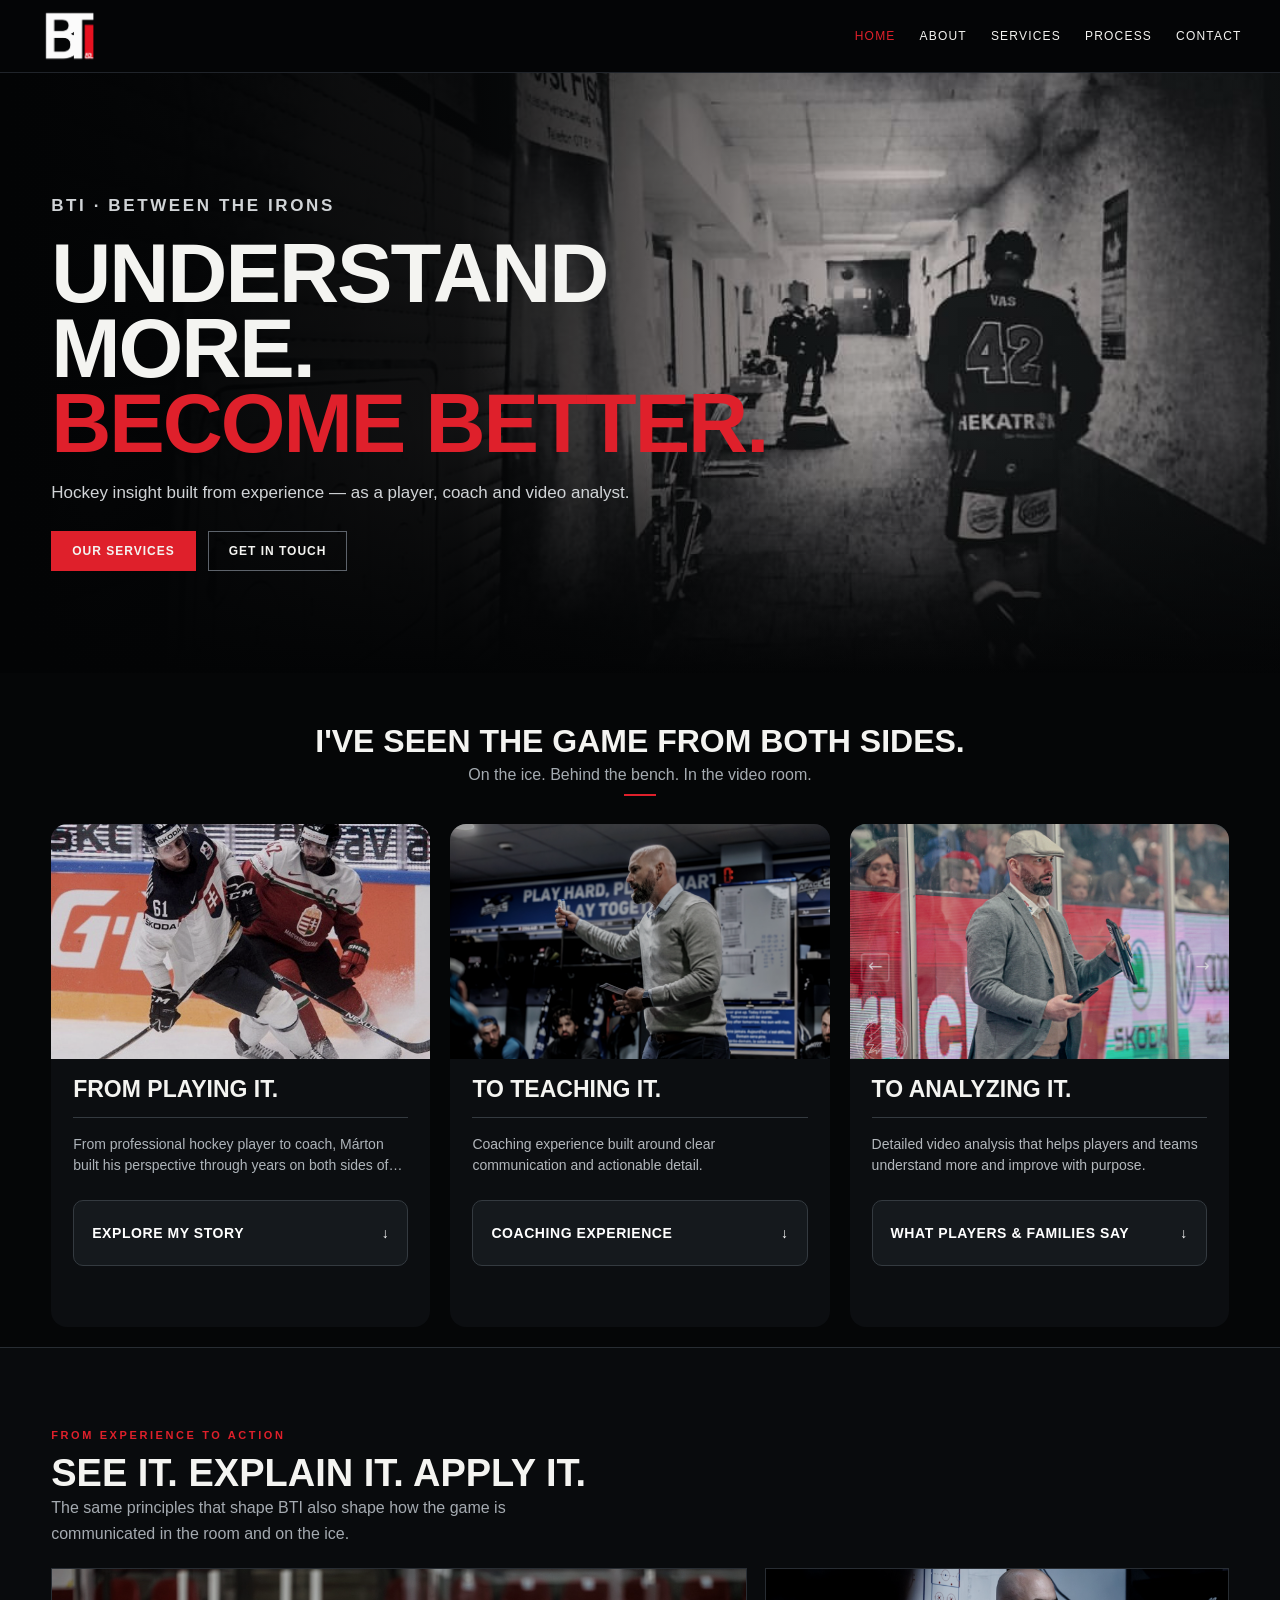
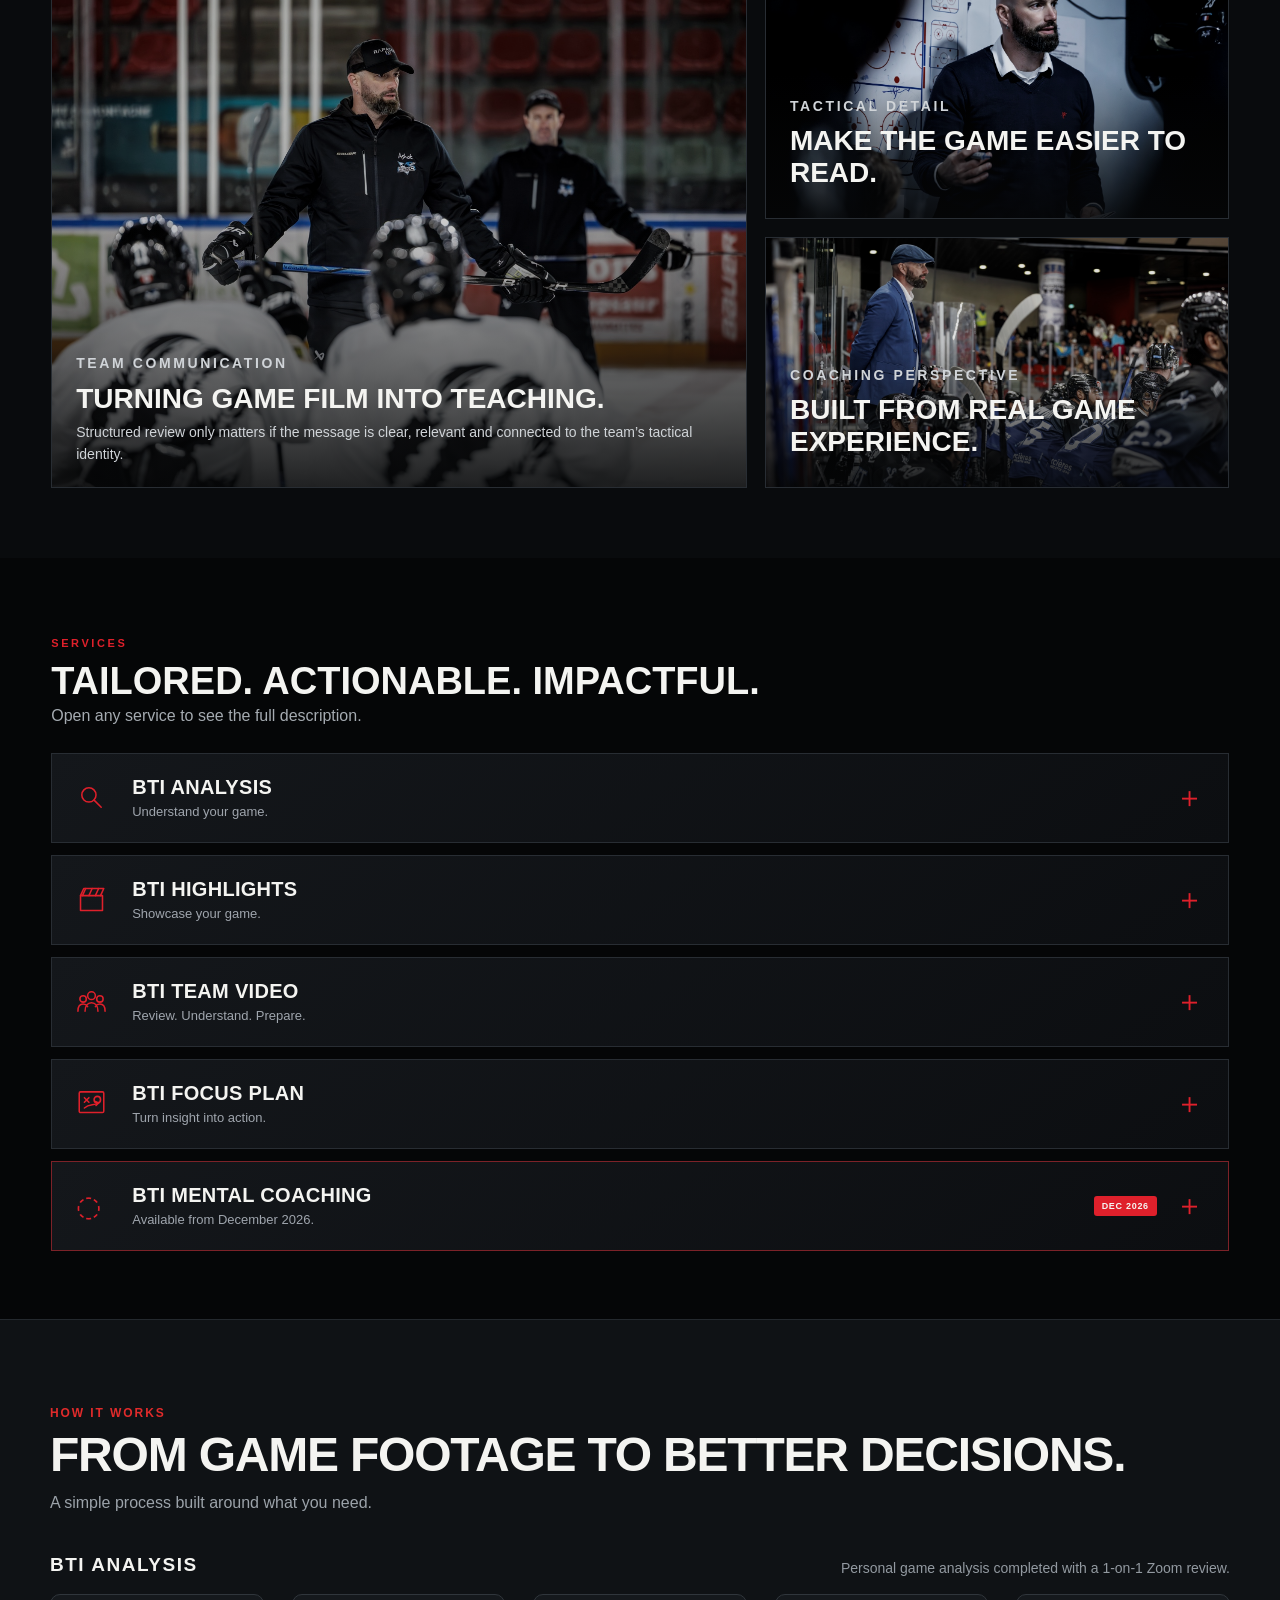
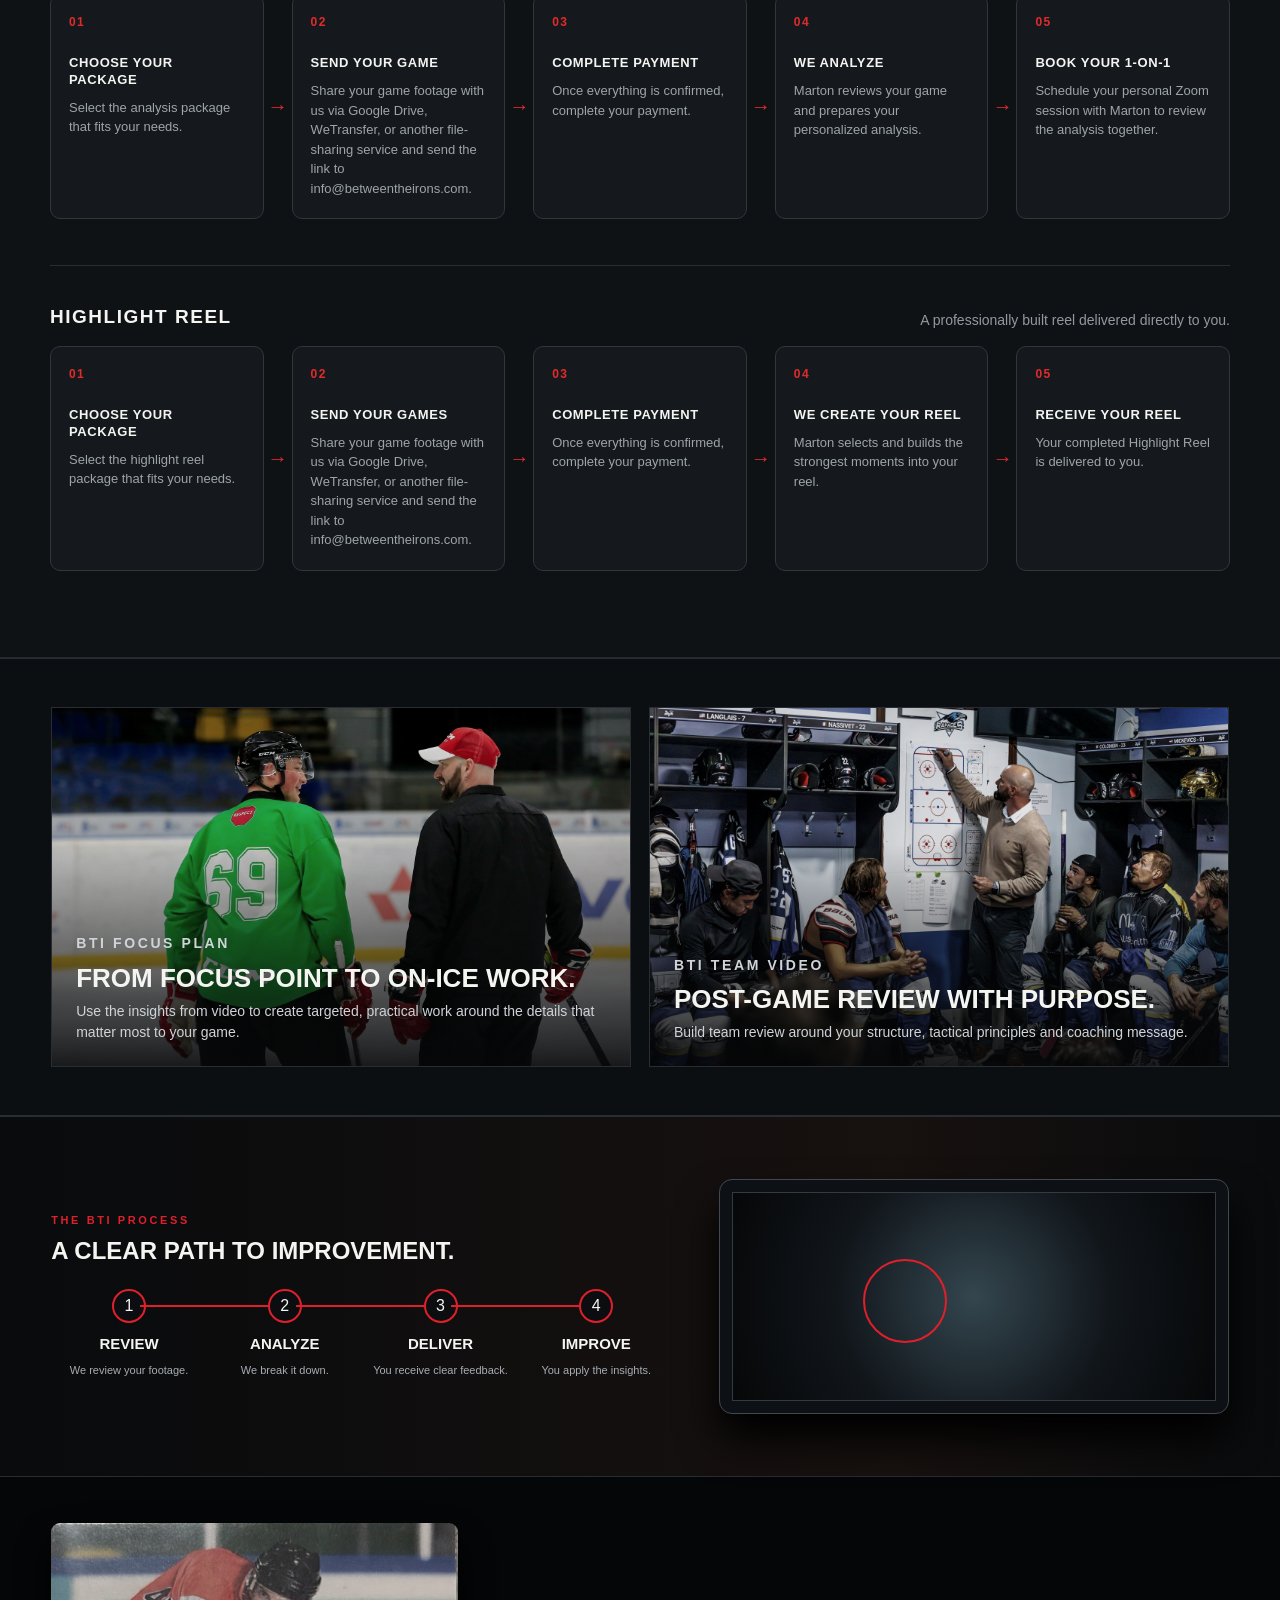
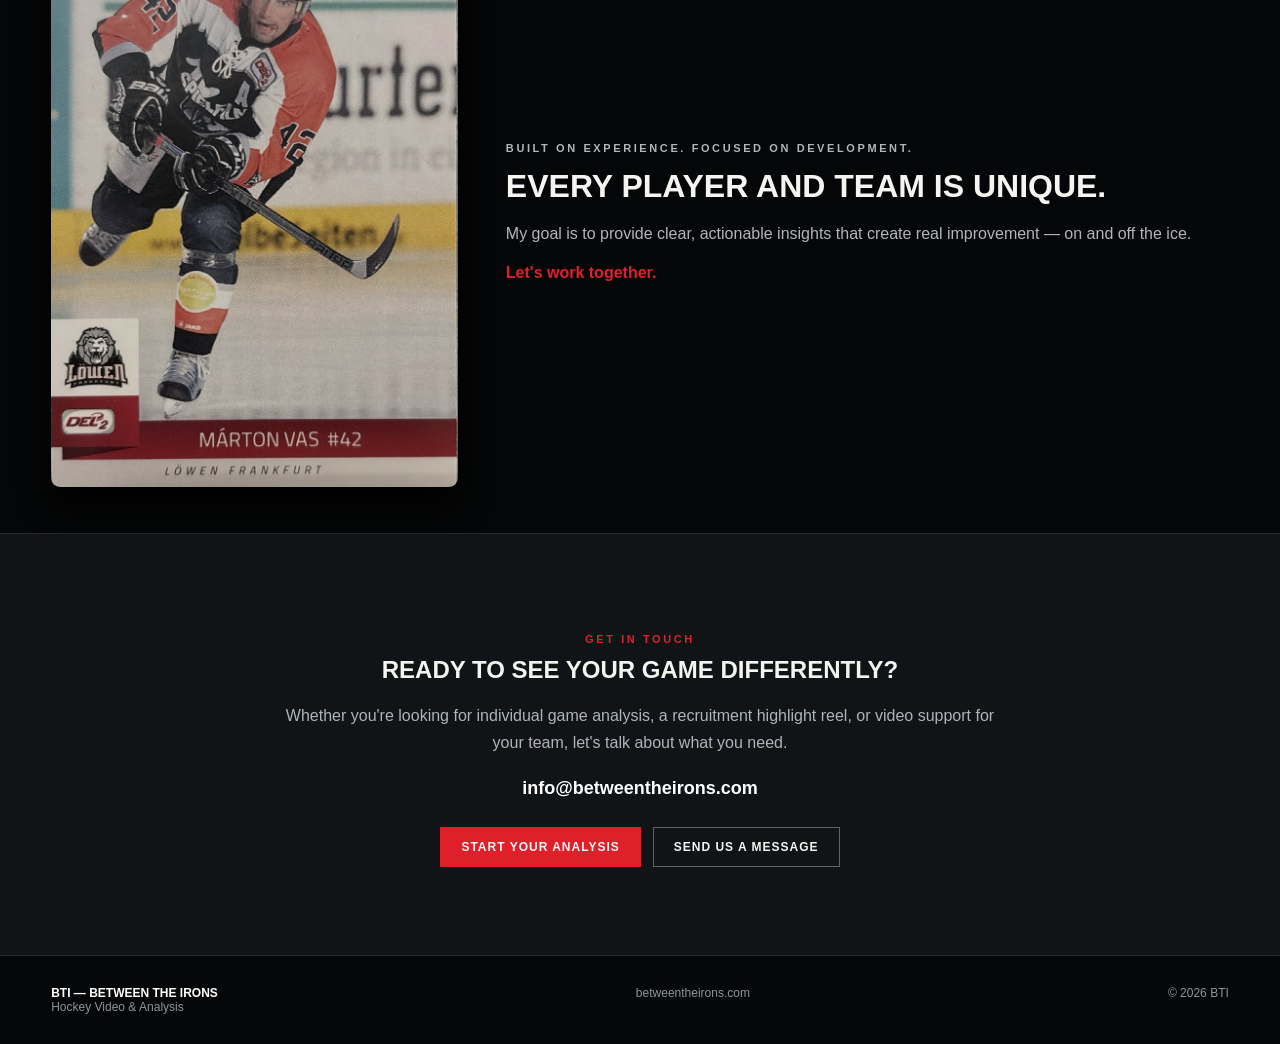
==== commit adb80488: "about me section complete, services page started" ====
--- a/bti-site/index.html
+++ b/bti-site/index.html
@@ -6,24 +6,15 @@
   <meta charset="utf-8" />
   <meta content="width=device-width,initial-scale=1" name="viewport" />
   <title>BTI — Between the Irons</title>
-
-
-
-
-
-
-
-
-
+  <meta name="description" content="BTI — Between the Irons. Hockey insight built from experience — as a player, coach and video analyst." />
 
   <link rel="stylesheet" href="css/style.css">
 </head>
-<!-- js/script.js adds: mobile menu toggle, scroll-reveal fade-ins, active nav highlighting -->
 
 <body>
   <header>
     <div class="nav"><a aria-label="BTI" class="brand" href="#home"><img alt="BTI logo" src="images/image-1.png" /></a>
-      <nav id="primary-nav"><a href="#home">Home</a><a href="#about">About</a><a href="#services">Services</a><a
+      <nav id="primary-nav"><a href="#home">Home</a><a href="#about">About</a><a href="Services.html">Services</a><a
           href="#process">Process</a><a href="#contact">Contact</a></nav><button aria-controls="primary-nav"
         aria-expanded="false" aria-label="Open menu" class="nav-toggle" id="nav-toggle"
         type="button"><span></span><span></span><span></span></button>
@@ -60,7 +51,7 @@
               src="images/image-3.jpg" /></div>
           <div class="tilecopy">
             <div class="row">
-              <div class="ico">⌁</div>
+              <!-- <div class="ico">⌁</div> -->
               <div>
                 <h3>FROM PLAYING IT.</h3>
                 <div class="about-bti-copy"></div>
@@ -71,7 +62,9 @@
               </div>
             </div>
             <details class="about-details">
-              <summary class="about-summary"><span>EXPLORE MY STORY</span><span class="about-arrow">↓</span></summary>
+              <summary class="about-summary"><span>EXPLORE MY STORY</span>
+                <span class="about-arrow" id="arrow">↓</span>
+              </summary>
               <div class="about-dropdown-body">
                 <h3 style="margin:18px 0 18px;color:#fff;font-size:22px;letter-spacing:.5px;">FROM PLAYER. TO COACH. TO
                   A
@@ -122,10 +115,12 @@
           </div>
         </div>
         <div class="tile teaching">
-          <div class="imgbox"><img alt="Hockey coach at rink" src="images/image-4.jpg" /></div>
+          <div class="imgbox">
+            <img alt="Hockey coach at rink" src="images/image-4.jpg" />
+          </div>
           <div class="tilecopy">
             <div class="row">
-              <div class="ico">◉</div>
+              <!-- <div class="ico">◉</div> -->
               <div>
                 <h3>TO TEACHING IT.</h3>
                 <p>Coaching experience built around clear communication and actionable detail.</p>
@@ -134,7 +129,7 @@
             <details class="teaching-coaching-details">
               <summary class="teaching-coaching-summary">
                 <span>COACHING EXPERIENCE</span>
-                <span class="teaching-coaching-arrow">↓</span>
+                <span class="teaching-coaching-arrow" id="arrow">↓</span>
               </summary>
               <div class="teaching-coaching-body">
                 <p>After my playing career, I continued in hockey through player development and coaching. I worked
@@ -168,7 +163,7 @@
           <div class="imgbox"><img alt="Hockey video analysis" src="images/image-5.jpg" /></div>
           <div class="tilecopy">
             <div class="row">
-              <div class="ico">⌘</div>
+              <!-- <div class="ico">⌘</div> -->
               <div>
                 <h3>TO ANALYZING IT.</h3>
                 <p>Detailed video analysis that helps players and teams understand more and improve with purpose.</p>
@@ -176,7 +171,7 @@
             </div>
             <details class="analyzing-testimonials-details">
               <summary class="analyzing-testimonials-summary"><span>WHAT PLAYERS &amp; FAMILIES SAY</span><span
-                  class="dropdown-arrow">↓</span></summary>
+                  class="analyzing-testimonials-arrow" id="arrow">↓</span></summary>
               <div class="analyzing-testimonials-content">
                 <div class="testimonial bti-feedback-card">
                   <p class="testimonial-quote">“Marton’s video analysis identified and corrected deficiencies in my game
@@ -208,12 +203,9 @@
     <section class="visual-story">
       <div class="wrap">
         <div class="section-title">
-          <div>
-            <p class="eyebrow">FROM EXPERIENCE TO ACTION</p>
-            <h2>SEE IT. EXPLAIN IT. APPLY IT.</h2>
-          </div>
-          <p style="color:#a5abb1;max-width:520px;line-height:1.6;margin:0">The same principles that shape BTI video
-            work also shape how the game is communicated in the room and on the ice.</p>
+          <p class="eyebrow">FROM EXPERIENCE TO ACTION</p>
+          <h2>SEE IT. EXPLAIN IT. APPLY IT.</h2>
+          <p style="color:#a5abb1;max-width:520px;line-height:1.6;margin:0">The same principles that shape BTI also shape how the game is communicated in the room and on the ice.</p>
         </div>
         <div class="visual-grid">
           <div class="visual-main">
--- a/bti-site/css/style.css
+++ b/bti-site/css/style.css
@@ -97,7 +97,7 @@
 }
 
 .hero {
-  min-height: 590px;
+  min-height: 600px;
   position: relative;
   display: flex;
   align-items: center;
@@ -168,9 +168,9 @@
 }
 
 .intro {
-  padding: 26px 0 18px;
+  padding: 50px 0 18px;
   text-align: center;
-  border-bottom: 1px solid var(--line)
+  /* border-bottom: 1px solid var(--line) */
 }
 
 .intro h2 {
@@ -192,13 +192,18 @@
 .triple {
   display: grid;
   grid-template-columns: repeat(3, 1fr);
-  border-bottom: 1px solid var(--line);
+  /* border-bottom: 1px solid var(--red); */
   column-gap: 20px;
+
+  /* background-color: var(--red); */
 }
 
 .tile {
   background: #0c0e11;
-  border-right: 1px solid var(--line)
+  margin-bottom: 20px;
+    border-radius: 16px;
+  overflow: hidden;
+  /* border-right: 1px solid var(--red) */
 }
 
 .tile:last-child {
@@ -212,9 +217,10 @@
 }
 .imgbox img {
   width: 100%;
-  height: 100%;
+  height: auto;
+  max-width: 100%;
   object-fit: cover;
-  object-position: center
+  object-position: top center;
 }
 
 .tile .imgbox {
@@ -274,7 +280,6 @@
 }
 
 .section-title {
-  display: flex;
   justify-content: space-between;
   align-items: end;
   gap: 30px;
@@ -302,7 +307,7 @@
   min-height: 190px;
   padding: 20px;
   background: linear-gradient(145deg, #14171b, #0c0e11);
-  border: 1px solid var(--line)
+  /* border: 1px solid var(--line) */
 }
 
 .card.mental {
@@ -550,6 +555,21 @@
   .nav>.btn {
     display: none
   }
+  .triple{
+    height: auto;
+    display: flex;
+    flex-direction: column;
+  }
+  .imgbox {
+    height: auto;
+    max-height: 400px;
+  }
+  .imgbox img {
+    width: 100%;
+    height: auto;
+    object-fit: cover;
+    object-position: top center;
+  }
 
   .triple,
   .process-grid,
@@ -1314,6 +1334,7 @@
   transform: rotate(180deg)
 }
 
+
 .teaching-coaching-body {
   padding: 4px 0 18px
 }
@@ -1329,6 +1350,55 @@
   margin-top: 20px
 }
 
+
+/* WHAT PLAYERS AND FAMILIES SAY UNDER TO ANALIZE IT */
+.analyzing-testimonials-details {
+  margin-top: 18px;
+  border-top: 1px solid var(--line);
+  border-bottom: 1px solid var(--line)
+}
+
+.analyzing-testimonials-summary {
+  list-style: none;
+  cursor: pointer;
+  display: flex;
+  justify-content: space-between;
+  align-items: center;
+  gap: 18px;
+  padding: 15px 0;
+  color: #fff;
+  font-size: 10px;
+  font-weight: 900;
+  letter-spacing: 1.3px
+}
+
+.analyzing-testimonials-summary::-webkit-details-marker {
+  display: none
+}
+
+.analyzing-testimonials-arrow {
+  transition: transform .2s ease
+}
+
+.analyzing-testimonials-details[open] .analyzing-testimonials-arrow {
+  transform: rotate(180deg)
+}
+
+
+.analyzing-testimonials-body {
+  padding: 4px 0 18px
+}
+
+.analyzing-testimonials-body p {
+  font-size: 13px;
+  line-height: 1.65;
+  color: #a3abb3;
+  margin: 0 0 12px
+}
+
+.analyzing-testimonials-body .about-stats {
+  margin-top: 20px
+}
 
 
 /* ABOUT SUMMARY — wider text with action below */
